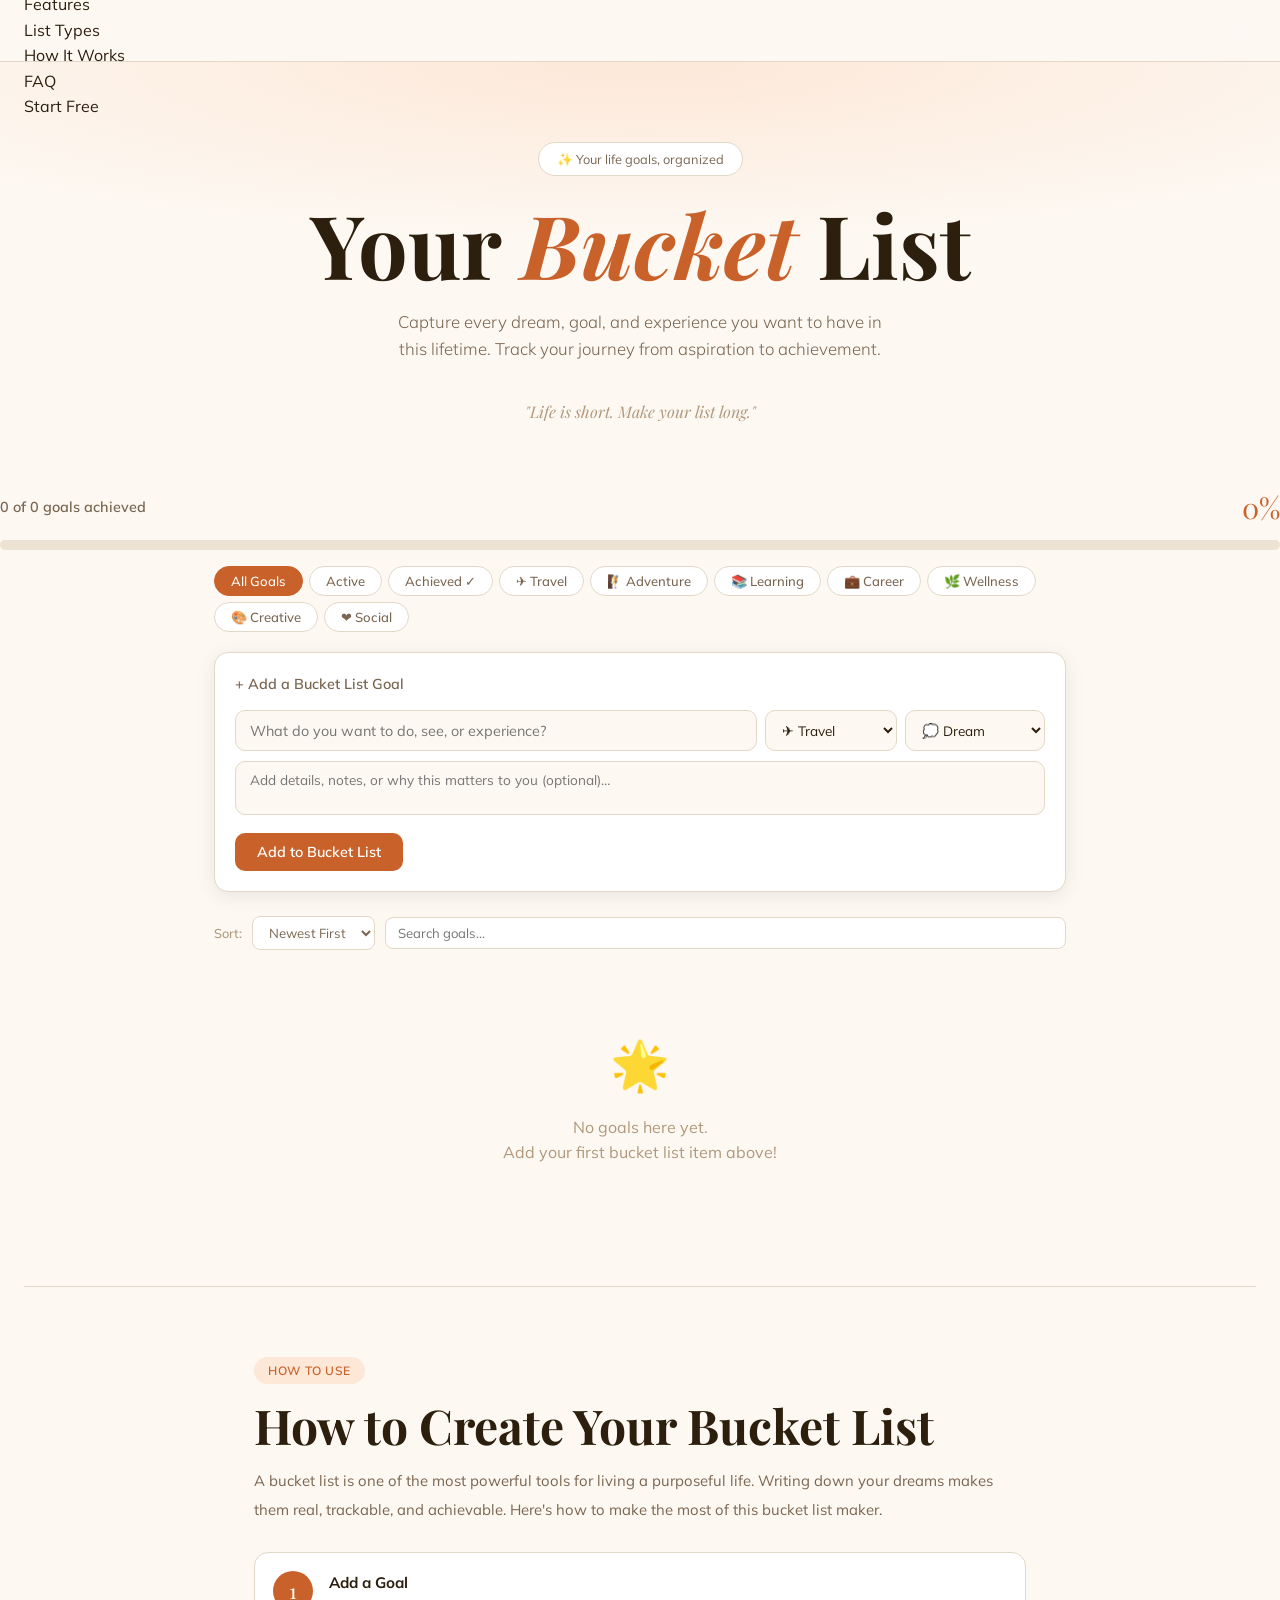
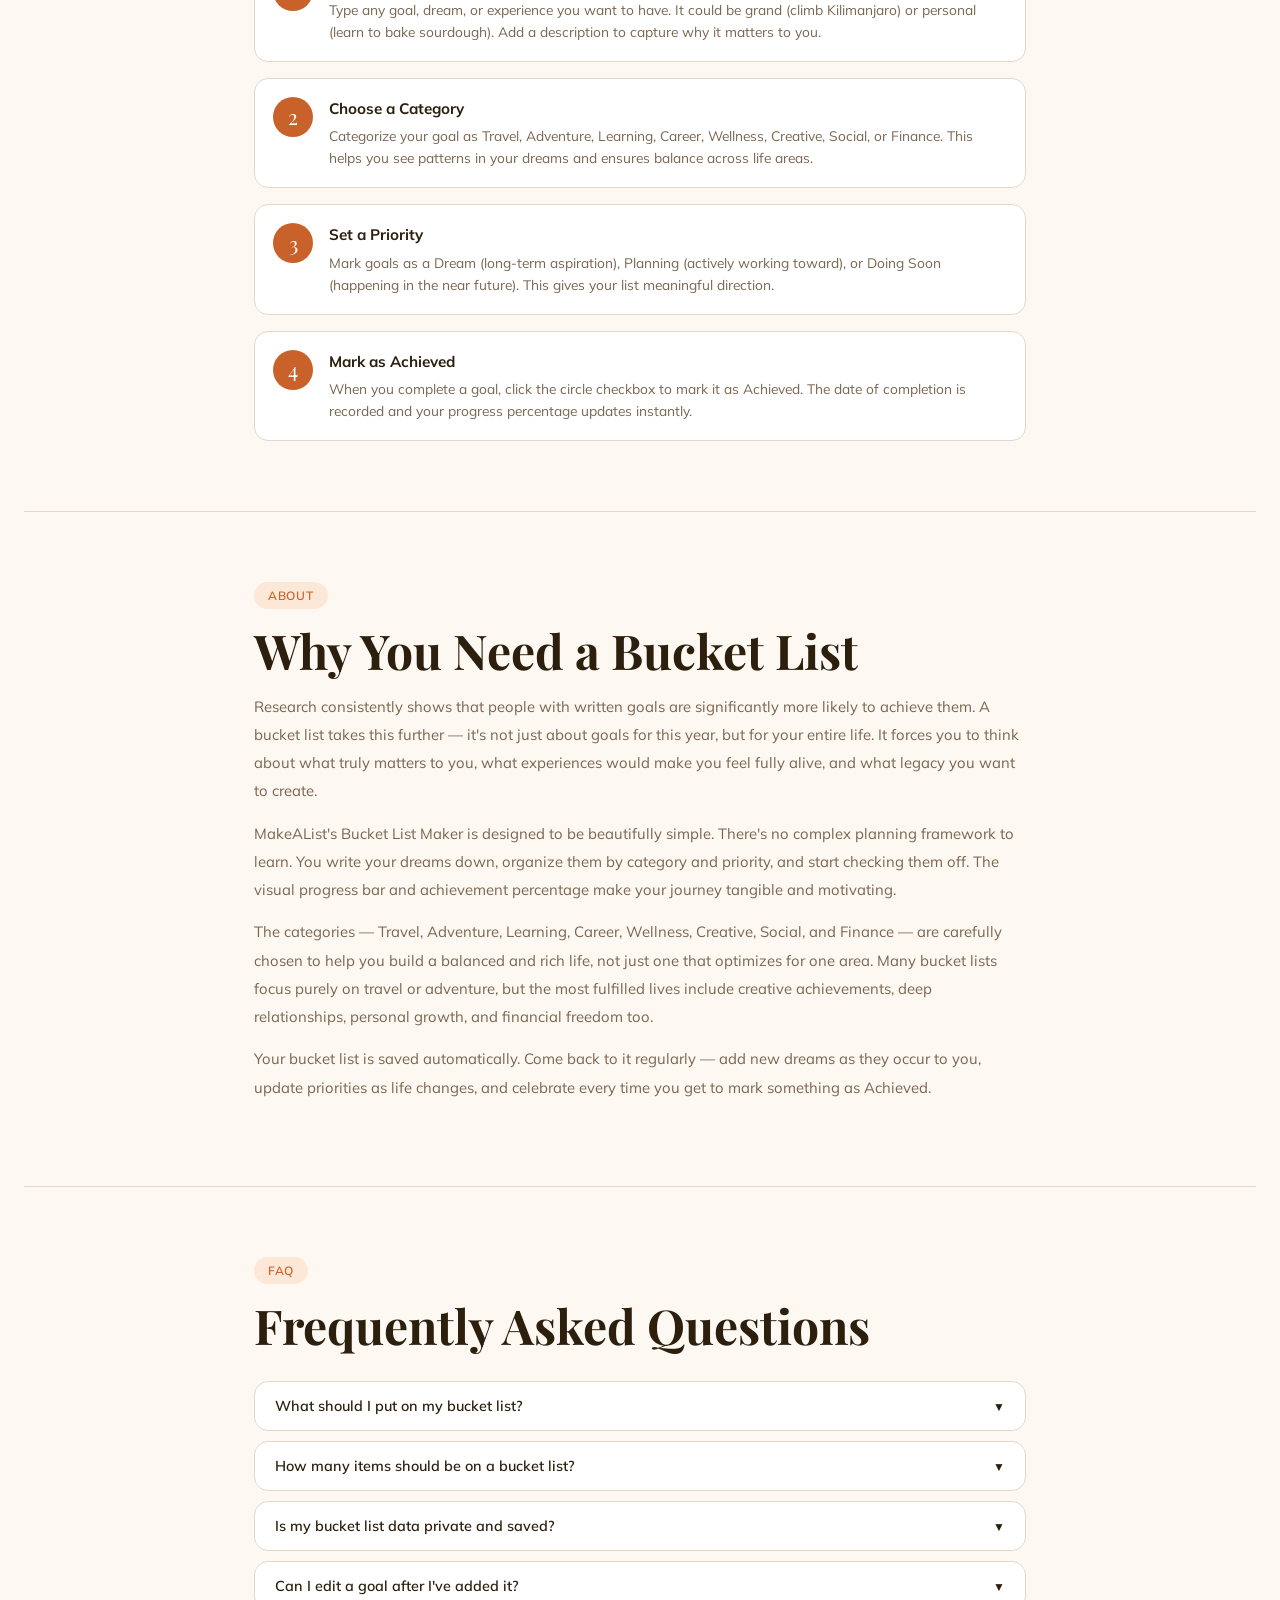
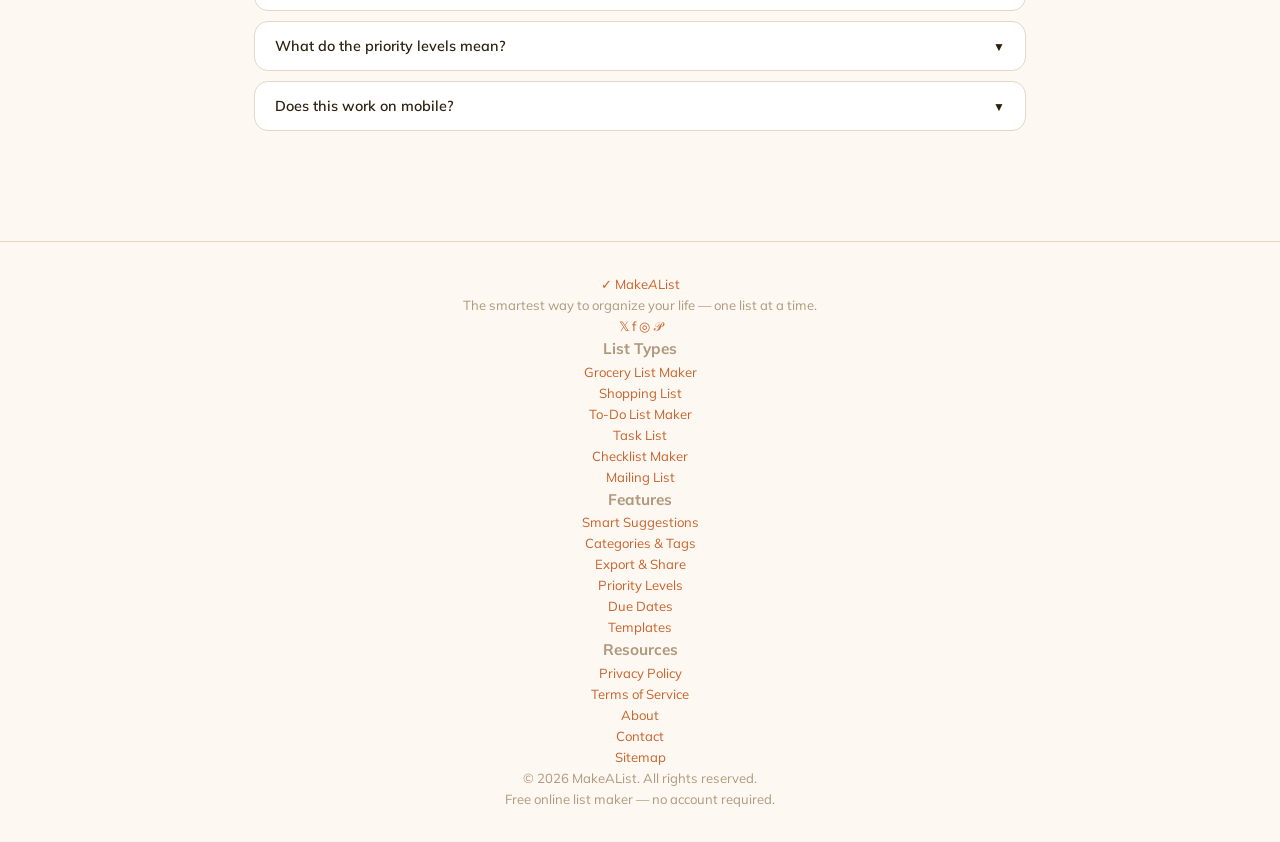
==== bucketlist.html @ 4e7c372a "Create bucketlist.html" ====
<!DOCTYPE html>
<html lang="en">
<head>
  <!-- Google tag (gtag.js) -->
<script async src="https://www.googletagmanager.com/gtag/js?id=G-06561B0QQ5"></script>
<script>
  window.dataLayer = window.dataLayer || [];
  function gtag(){dataLayer.push(arguments);}
  gtag('js', new Date());

  gtag('config', 'G-06561B0QQ5');
</script>
<meta charset="UTF-8">
<meta name="viewport" content="width=device-width, initial-scale=1.0">
<title>Bucket List Maker – Life Goals & Dreams Tracker | MakeAList</title>
<meta name="description" content="Create your ultimate bucket list. Track life goals, dreams, and experiences you want to achieve. Free online bucket list maker with categories, priorities, and progress tracking.">
<meta name="keywords" content="bucket list, bucket list maker, life goals, dream list, things to do before you die, life goals tracker, experiences list">
<link rel="canonical" href="https://makealist.github.io/bucketlist">
<meta property="og:title" content="Bucket List Maker – Track Your Life Goals">
<meta property="og:description" content="Create your ultimate bucket list. Track dreams, goals and experiences. Free, no account needed.">
<meta property="og:type" content="website">
<script type="application/ld+json">
{
  "@context":"https://schema.org",
  "@type":"WebApplication",
  "name":"Bucket List Maker",
  "url":"https://makealist.github.io/bucketlist",
  "description":"Create and track your life goals, dreams, and bucket list experiences.",
  "applicationCategory":"LifestyleApplication",
  "offers":{"@type":"Offer","price":"0","priceCurrency":"USD"}
}
</script>
<link href="https://fonts.googleapis.com/css2?family=Playfair+Display:ital,wght@0,700;0,900;1,400&family=Mulish:wght@300;400;500;600&display=swap" rel="stylesheet">
<style>
*,*::before,*::after{box-sizing:border-box;margin:0;padding:0}
:root{
  --font-display:'Playfair Display',serif;
  --font-body:'Mulish',sans-serif;
  --bg:#fdf8f2;
  --bg2:#f7f0e6;
  --bg3:#ede3d4;
  --surface:#ffffff;
  --border:#e2d8c8;
  --text:#2d1f0e;
  --text2:#7a6550;
  --text3:#b0987c;
  --accent:#c9622a;
  --accent2:#e8854d;
  --accent-pale:#fde8d8;
  --teal:#2a7f7a;
  --teal-pale:#d0efec;
  --sky:#2a5f9e;
  --sky-pale:#d5e8f8;
  --purple:#6b2a9e;
  --purple-pale:#ead5f8;
  --done-bg:#f0fdf4;
  --done-border:#86efac;
  --radius:14px;
  --shadow:0 4px 20px rgba(0,0,0,.08);
}
html{scroll-behavior:smooth}
body{font-family:var(--font-body);background:var(--bg);color:var(--text);line-height:1.6;min-height:100vh}
a{color:inherit;text-decoration:none}
ul{list-style:none}

/* NAV */
nav{position:sticky;top:0;z-index:100;background:rgba(253,248,242,.92);backdrop-filter:blur(16px);border-bottom:1px solid var(--border);padding:0 24px;height:62px;display:flex;align-items:center;justify-content:space-between}
.nav-brand{display:flex;align-items:center;gap:10px;font-family:var(--font-display);font-size:1.35rem;color:var(--accent)}
.nav-brand-icon{width:34px;height:34px;background:var(--accent);border-radius:50%;display:grid;place-items:center;color:#fff;font-size:1rem}
.nav-back{font-size:.82rem;color:var(--text2);padding:6px 14px;border-radius:99px;border:1px solid var(--border);transition:.2s;cursor:pointer}
.nav-back:hover{color:var(--accent);border-color:var(--accent)}

/* HERO */
.hero{padding:80px 24px 60px;text-align:center;background:radial-gradient(ellipse 100% 60% at 50% 0%,var(--accent-pale),transparent 70%);position:relative;overflow:hidden}
.hero-eyebrow{display:inline-flex;align-items:center;gap:8px;padding:6px 18px;border-radius:99px;border:1px solid var(--border);background:var(--surface);font-size:.8rem;color:var(--text2);margin-bottom:22px}
.hero h1{font-family:var(--font-display);font-size:clamp(2.8rem,7vw,5.5rem);line-height:1.05;margin-bottom:18px;color:var(--text)}
.hero h1 em{color:var(--accent);font-style:italic}
.hero p{font-size:1.05rem;color:var(--text2);max-width:500px;margin:0 auto 36px;font-weight:300}
.hero-quote{font-family:var(--font-display);font-style:italic;font-size:1rem;color:var(--text3);margin-top:24px}"Life is short. Make your list long."</div>

/* PROGRESS BAR */
.progress-section{max-width:800px;margin:0 auto;padding:0 24px 40px}
.progress-header{display:flex;justify-content:space-between;align-items:center;margin-bottom:10px}
.progress-title{font-weight:600;font-size:.9rem;color:var(--text2)}
.progress-pct{font-family:var(--font-display);font-size:1.8rem;color:var(--accent)}
.progress-track{height:10px;background:var(--bg3);border-radius:99px;overflow:hidden;margin-bottom:16px}
.progress-fill{height:100%;background:linear-gradient(90deg,var(--accent),var(--accent2));border-radius:99px;transition:width .6s ease}
.cat-counts{display:flex;flex-wrap:wrap;gap:8px}
.cat-count{font-size:.75rem;padding:3px 12px;border-radius:99px;font-weight:600}

/* APP */
.app-section{padding:0 24px 60px;max-width:900px;margin:0 auto}
.filter-bar{display:flex;flex-wrap:wrap;gap:6px;margin-bottom:20px}
.filter-btn{padding:6px 16px;border-radius:99px;border:1.5px solid var(--border);background:var(--surface);color:var(--text2);cursor:pointer;font-family:var(--font-body);font-size:.82rem;font-weight:500;transition:.15s}
.filter-btn.active{background:var(--accent);color:#fff;border-color:var(--accent)}
.filter-btn:not(.active):hover{border-color:var(--accent);color:var(--accent)}
.add-panel{background:var(--surface);border:1.5px solid var(--border);border-radius:var(--radius);padding:20px;margin-bottom:24px;box-shadow:var(--shadow)}
.add-panel h3{font-size:.9rem;font-weight:600;margin-bottom:14px;color:var(--text2)}
.add-row{display:flex;gap:8px;flex-wrap:wrap;margin-bottom:10px}
.add-input{flex:1;min-width:200px;padding:10px 14px;border-radius:10px;border:1.5px solid var(--border);background:var(--bg);color:var(--text);font-family:var(--font-body);font-size:.9rem;transition:.2s}
.add-input:focus{outline:none;border-color:var(--accent)}
.cat-select,.pri-select{padding:10px 12px;border-radius:10px;border:1.5px solid var(--border);background:var(--bg);color:var(--text);font-family:var(--font-body);font-size:.85rem;cursor:pointer}
.cat-select:focus,.pri-select:focus{outline:none;border-color:var(--accent)}
.desc-input{width:100%;padding:9px 14px;border-radius:10px;border:1.5px solid var(--border);background:var(--bg);color:var(--text);font-family:var(--font-body);font-size:.85rem;margin-bottom:10px;resize:none}
.desc-input:focus{outline:none;border-color:var(--accent)}
.btn-add{padding:10px 22px;border-radius:10px;background:var(--accent);color:#fff;border:none;font-family:var(--font-body);font-weight:600;font-size:.9rem;cursor:pointer;transition:.2s}
.btn-add:hover{background:var(--accent2);transform:translateY(-1px)}
.sort-row{display:flex;align-items:center;gap:10px;margin-bottom:16px;flex-wrap:wrap}
.sort-label{font-size:.8rem;color:var(--text3);font-weight:500}
.sort-select{padding:7px 12px;border-radius:8px;border:1px solid var(--border);background:var(--surface);color:var(--text2);font-family:var(--font-body);font-size:.82rem;cursor:pointer}
.search-input{flex:1;padding:7px 12px;border-radius:8px;border:1px solid var(--border);background:var(--surface);color:var(--text);font-family:var(--font-body);font-size:.82rem}
.search-input:focus{outline:none;border-color:var(--accent)}

/* CARDS */
.items-list{display:flex;flex-direction:column;gap:10px}
.bucket-card{background:var(--surface);border:1.5px solid var(--border);border-radius:var(--radius);padding:18px 20px;display:flex;align-items:flex-start;gap:14px;transition:.2s;position:relative}
.bucket-card:hover{box-shadow:var(--shadow);border-color:var(--accent-pale)}
.bucket-card.achieved{background:var(--done-bg);border-color:var(--done-border)}
.bucket-card.achieved .card-title{text-decoration:line-through;color:var(--text3)}
.check-btn{width:28px;height:28px;border-radius:50%;border:2px solid var(--border);background:none;cursor:pointer;display:grid;place-items:center;font-size:.85rem;transition:.2s;flex-shrink:0;margin-top:2px}
.bucket-card.achieved .check-btn{background:var(--accent);border-color:var(--accent);color:#fff}
.check-btn:hover{border-color:var(--accent)}
.card-body{flex:1;min-width:0}
.card-top{display:flex;align-items:center;gap:8px;flex-wrap:wrap;margin-bottom:4px}
.card-title{font-weight:600;font-size:.95rem;word-break:break-word}
.card-cat{font-size:.7rem;font-weight:600;padding:2px 9px;border-radius:99px;text-transform:uppercase;letter-spacing:.04em;flex-shrink:0}
.card-pri{font-size:.68rem;font-weight:700;padding:2px 8px;border-radius:99px;flex-shrink:0}
.pri-dream{background:#fef9c3;color:#854d0e}
.pri-plan{background:#dbeafe;color:#1e40af}
.pri-soon{background:#fce7f3;color:#9d174d}
.cat-travel{background:var(--sky-pale);color:var(--sky)}
.cat-adventure{background:var(--accent-pale);color:var(--accent)}
.cat-learning{background:var(--purple-pale);color:var(--purple)}
.cat-career{background:var(--teal-pale);color:var(--teal)}
.cat-wellness{background:#f0fdf4;color:#166534}
.cat-creative{background:#fdf4ff;color:#7e22ce}
.cat-social{background:#fef2f2;color:#991b1b}
.cat-finance{background:#fefce8;color:#713f12}
.cat-other{background:var(--bg3);color:var(--text2)}
.card-desc{font-size:.83rem;color:var(--text2);margin-top:4px;word-break:break-word}
.card-date{font-size:.75rem;color:var(--text3);margin-top:6px}
.card-achieved-date{font-size:.75rem;color:#166534;margin-top:6px;font-weight:600}
.card-actions{display:flex;gap:6px;margin-top:10px;flex-wrap:wrap}
.btn-del{font-size:.72rem;padding:3px 10px;border-radius:99px;border:1px solid var(--border);background:none;color:var(--text3);cursor:pointer;transition:.15s;font-family:var(--font-body)}
.btn-del:hover{background:#fef2f2;color:#991b1b;border-color:#fecaca}
.btn-edit{font-size:.72rem;padding:3px 10px;border-radius:99px;border:1px solid var(--border);background:none;color:var(--text2);cursor:pointer;transition:.15s;font-family:var(--font-body)}
.btn-edit:hover{border-color:var(--accent);color:var(--accent)}
.empty-state{text-align:center;padding:60px 20px;color:var(--text3)}
.empty-icon{font-size:3rem;margin-bottom:12px}

/* CONTENT */
.content-section{padding:70px 24px;max-width:820px;margin:0 auto}
.section-label{display:inline-block;padding:4px 14px;border-radius:99px;background:var(--accent-pale);color:var(--accent);font-size:.75rem;font-weight:600;letter-spacing:.06em;text-transform:uppercase;margin-bottom:14px}
.section-title{font-family:var(--font-display);font-size:clamp(2rem,5vw,3rem);margin-bottom:14px;line-height:1.15}
.section-body{color:var(--text2);line-height:1.9;font-size:.93rem}
.section-body p{margin-bottom:14px}
.how-steps{display:flex;flex-direction:column;gap:16px;margin-top:28px}
.how-step{display:flex;gap:16px;align-items:flex-start;padding:18px;background:var(--surface);border:1px solid var(--border);border-radius:var(--radius)}
.how-step-num{width:40px;height:40px;border-radius:50%;background:var(--accent);color:#fff;font-family:var(--font-display);font-size:1.3rem;display:grid;place-items:center;flex-shrink:0}
.how-step h3{font-size:.95rem;margin-bottom:4px}
.how-step p{font-size:.86rem;color:var(--text2)}
.faq-list{display:flex;flex-direction:column;gap:10px;margin-top:28px}
.faq-item{border:1.5px solid var(--border);border-radius:var(--radius);overflow:hidden;background:var(--surface)}
.faq-q{width:100%;text-align:left;padding:15px 20px;background:none;border:none;cursor:pointer;font-family:var(--font-body);font-size:.9rem;font-weight:600;color:var(--text);display:flex;justify-content:space-between;align-items:center;gap:12px}
.faq-q:hover{color:var(--accent)}
.faq-arrow{font-size:.75rem;transition:transform .3s;flex-shrink:0}
.faq-item.open .faq-arrow{transform:rotate(180deg)}
.faq-a{padding:0 20px;max-height:0;overflow:hidden;transition:max-height .35s ease,padding .3s;font-size:.87rem;color:var(--text2);line-height:1.8}
.faq-item.open .faq-a{max-height:300px;padding:0 20px 16px}
.divider{height:1px;background:var(--border);margin:0 24px}
footer{text-align:center;padding:32px 24px;color:var(--text3);font-size:.82rem;border-top:1px solid var(--border);margin-top:40px}
footer a{color:var(--accent)}
@media(max-width:600px){
  .add-row{flex-direction:column}
  .cat-select,.pri-select{width:100%}
}
</style>
</head>
<body>
<!-- Header (JS Component) -->
<div id="header-root"></div>

<section class="hero">
  <div class="hero-eyebrow">✨ Your life goals, organized</div>
  <h1>Your <em>Bucket</em> List</h1>
  <p>Capture every dream, goal, and experience you want to have in this lifetime. Track your journey from aspiration to achievement.</p>
  <div class="hero-quote">"Life is short. Make your list long."</div>
</section>

<div class="progress-section">
  <div class="progress-header">
    <span class="progress-title" id="progressLabel">0 goals achieved</span>
    <span class="progress-pct" id="progressPct">0%</span>
  </div>
  <div class="progress-track"><div class="progress-fill" id="progressFill" style="width:0%"></div></div>
  <div class="cat-counts" id="catCounts"></div>
</div>

<div class="app-section">
  <div class="filter-bar" id="filterBar">
    <button class="filter-btn active" data-filter="all">All Goals</button>
    <button class="filter-btn" data-filter="active">Active</button>
    <button class="filter-btn" data-filter="achieved">Achieved ✓</button>
    <button class="filter-btn" data-cat="travel">✈ Travel</button>
    <button class="filter-btn" data-cat="adventure">🧗 Adventure</button>
    <button class="filter-btn" data-cat="learning">📚 Learning</button>
    <button class="filter-btn" data-cat="career">💼 Career</button>
    <button class="filter-btn" data-cat="wellness">🌿 Wellness</button>
    <button class="filter-btn" data-cat="creative">🎨 Creative</button>
    <button class="filter-btn" data-cat="social">❤ Social</button>
  </div>

  <div class="add-panel">
    <h3>+ Add a Bucket List Goal</h3>
    <div class="add-row">
      <input type="text" class="add-input" id="goalInput" placeholder="What do you want to do, see, or experience?">
      <select class="cat-select" id="catSelect">
        <option value="travel">✈ Travel</option>
        <option value="adventure">🧗 Adventure</option>
        <option value="learning">📚 Learning</option>
        <option value="career">💼 Career</option>
        <option value="wellness">🌿 Wellness</option>
        <option value="creative">🎨 Creative</option>
        <option value="social">❤ Social</option>
        <option value="finance">💰 Finance</option>
        <option value="other">✨ Other</option>
      </select>
      <select class="pri-select" id="priSelect">
        <option value="dream">💭 Dream</option>
        <option value="plan">📅 Planning</option>
        <option value="soon">🔥 Doing Soon</option>
      </select>
    </div>
    <textarea class="desc-input" id="descInput" rows="2" placeholder="Add details, notes, or why this matters to you (optional)…"></textarea>
    <button class="btn-add" id="btnAdd">Add to Bucket List</button>
  </div>

  <div class="sort-row">
    <span class="sort-label">Sort:</span>
    <select class="sort-select" id="sortSelect">
      <option value="newest">Newest First</option>
      <option value="oldest">Oldest First</option>
      <option value="alpha">A–Z</option>
      <option value="soon">By Priority</option>
    </select>
    <input type="search" class="search-input" id="searchInput" placeholder="Search goals…">
  </div>

  <div class="items-list" id="itemsList"></div>
</div>

<div class="divider"></div>

<section class="content-section">
  <div class="section-label">How To Use</div>
  <h2 class="section-title">How to Create Your Bucket List</h2>
  <div class="section-body">
    <p>A bucket list is one of the most powerful tools for living a purposeful life. Writing down your dreams makes them real, trackable, and achievable. Here's how to make the most of this bucket list maker.</p>
  </div>
  <div class="how-steps">
    <div class="how-step"><div class="how-step-num">1</div><div><h3>Add a Goal</h3><p>Type any goal, dream, or experience you want to have. It could be grand (climb Kilimanjaro) or personal (learn to bake sourdough). Add a description to capture why it matters to you.</p></div></div>
    <div class="how-step"><div class="how-step-num">2</div><div><h3>Choose a Category</h3><p>Categorize your goal as Travel, Adventure, Learning, Career, Wellness, Creative, Social, or Finance. This helps you see patterns in your dreams and ensures balance across life areas.</p></div></div>
    <div class="how-step"><div class="how-step-num">3</div><div><h3>Set a Priority</h3><p>Mark goals as a Dream (long-term aspiration), Planning (actively working toward), or Doing Soon (happening in the near future). This gives your list meaningful direction.</p></div></div>
    <div class="how-step"><div class="how-step-num">4</div><div><h3>Mark as Achieved</h3><p>When you complete a goal, click the circle checkbox to mark it as Achieved. The date of completion is recorded and your progress percentage updates instantly.</p></div></div>
  </div>
</section>

<div class="divider"></div>

<section class="content-section">
  <div class="section-label">About</div>
  <h2 class="section-title">Why You Need a Bucket List</h2>
  <div class="section-body">
    <p>Research consistently shows that people with written goals are significantly more likely to achieve them. A bucket list takes this further — it's not just about goals for this year, but for your entire life. It forces you to think about what truly matters to you, what experiences would make you feel fully alive, and what legacy you want to create.</p>
    <p>MakeAList's Bucket List Maker is designed to be beautifully simple. There's no complex planning framework to learn. You write your dreams down, organize them by category and priority, and start checking them off. The visual progress bar and achievement percentage make your journey tangible and motivating.</p>
    <p>The categories — Travel, Adventure, Learning, Career, Wellness, Creative, Social, and Finance — are carefully chosen to help you build a balanced and rich life, not just one that optimizes for one area. Many bucket lists focus purely on travel or adventure, but the most fulfilled lives include creative achievements, deep relationships, personal growth, and financial freedom too.</p>
    <p>Your bucket list is saved automatically. Come back to it regularly — add new dreams as they occur to you, update priorities as life changes, and celebrate every time you get to mark something as Achieved.</p>
  </div>
</section>

<div class="divider"></div>

<section class="content-section">
  <div class="section-label">FAQ</div>
  <h2 class="section-title">Frequently Asked Questions</h2>
  <div class="faq-list">
    <div class="faq-item"><button class="faq-q">What should I put on my bucket list? <span class="faq-arrow">▼</span></button><div class="faq-a">Anything that would make your life feel more complete, adventurous, or meaningful. Think about places you've always wanted to visit, skills you want to master, experiences that scare you a little, relationships you want to build, and contributions you want to make. There are no wrong answers on a bucket list.</div></div>
    <div class="faq-item"><button class="faq-q">How many items should be on a bucket list? <span class="faq-arrow">▼</span></button><div class="faq-a">There's no ideal number — some people have 10 deep, meaningful goals; others have 200+ varied experiences. What matters is that each item is genuine and meaningful to you personally. Start with what comes naturally and add more over time as inspiration strikes.</div></div>
    <div class="faq-item"><button class="faq-q">Is my bucket list data private and saved? <span class="faq-arrow">▼</span></button><div class="faq-a">Yes, your bucket list is saved locally in your browser. No one else can see it, and it requires no account. Your data persists across sessions as long as you use the same browser and don't clear local storage.</div></div>
    <div class="faq-item"><button class="faq-q">Can I edit a goal after I've added it? <span class="faq-arrow">▼</span></button><div class="faq-a">Yes, click the Edit button on any goal card to modify the title or description. Your changes are saved automatically.</div></div>
    <div class="faq-item"><button class="faq-q">What do the priority levels mean? <span class="faq-arrow">▼</span></button><div class="faq-a">"Dream" is for long-term aspirations you haven't started planning. "Planning" means you're actively working toward it. "Doing Soon" means it's happening in the near future. Use these to focus your attention and energy on what's most immediate.</div></div>
    <div class="faq-item"><button class="faq-q">Does this work on mobile? <span class="faq-arrow">▼</span></button><div class="faq-a">Yes, fully. The Bucket List Maker is mobile-responsive and works smoothly on all smartphones and tablets. Add goals, check them off, and browse your list on the go.</div></div>
  </div>
</section>

<!-- Footer (JS Component) -->
<div id="footer-root"></div>

<script src="header.js"></script>
<script src="footer.js"></script>
<script src="app.js"></script>
<script>
(function(){
  let data=JSON.parse(localStorage.getItem('mal_bucketlist')||'[]');
  let activeFilter='all', activeCat='', search='', sort='newest';
  function save(){localStorage.setItem('mal_bucketlist',JSON.stringify(data))}
  function uid(){return Date.now().toString(36)+Math.random().toString(36).slice(2)}
  function esc(s){return String(s).replace(/&/g,'&amp;').replace(/</g,'&lt;').replace(/>/g,'&gt;')}

  const catLabels={travel:'✈ Travel',adventure:'🧗 Adventure',learning:'📚 Learning',career:'💼 Career',wellness:'🌿 Wellness',creative:'🎨 Creative',social:'❤ Social',finance:'💰 Finance',other:'✨ Other'};
  const priLabels={dream:'💭 Dream',plan:'📅 Planning',soon:'🔥 Soon'};

  function render(){
    const total=data.length, achieved=data.filter(i=>i.achieved).length;
    const pct=total?Math.round(achieved/total*100):0;
    document.getElementById('progressLabel').textContent=`${achieved} of ${total} goals achieved`;
    document.getElementById('progressPct').textContent=pct+'%';
    document.getElementById('progressFill').style.width=pct+'%';

    // cat counts
    const cats={};data.forEach(i=>{cats[i.cat]=(cats[i.cat]||0)+1});
    const catColors={travel:'#dbeafe',adventure:'#fde8d8',learning:'#ead5f8',career:'#d0efec',wellness:'#f0fdf4',creative:'#fdf4ff',social:'#fef2f2',finance:'#fefce8',other:'#ede3d4'};
    const catText={travel:'#1e40af',adventure:'#c9622a',learning:'#6b2a9e',career:'#2a7f7a',wellness:'#166534',creative:'#7e22ce',social:'#991b1b',finance:'#713f12',other:'#7a6550'};
    document.getElementById('catCounts').innerHTML=Object.entries(cats).map(([c,n])=>`<span class="cat-count" style="background:${catColors[c]||'#eee'};color:${catText[c]||'#333'}">${catLabels[c]||c}: ${n}</span>`).join('');

    let items=[...data];
    if(activeFilter==='active') items=items.filter(i=>!i.achieved);
    else if(activeFilter==='achieved') items=items.filter(i=>i.achieved);
    if(activeCat) items=items.filter(i=>i.cat===activeCat);
    if(search) items=items.filter(i=>i.title.toLowerCase().includes(search.toLowerCase())||i.desc?.toLowerCase().includes(search.toLowerCase()));
    const priOrder={soon:0,plan:1,dream:2};
    if(sort==='alpha') items.sort((a,b)=>a.title.localeCompare(b.title));
    else if(sort==='soon') items.sort((a,b)=>(priOrder[a.pri]||2)-(priOrder[b.pri]||2));
    else if(sort==='oldest') items.sort((a,b)=>a.created-b.created);
    else items.sort((a,b)=>b.created-a.created);

    document.getElementById('itemsList').innerHTML=items.length?items.map(item=>`
      <div class="bucket-card ${item.achieved?'achieved':''}">
        <button class="check-btn" onclick="toggle('${item.id}')">${item.achieved?'✓':''}</button>
        <div class="card-body">
          <div class="card-top">
            <span class="card-title">${esc(item.title)}</span>
            <span class="card-cat cat-${item.cat}">${catLabels[item.cat]||item.cat}</span>
            <span class="card-pri pri-${item.pri}">${priLabels[item.pri]||item.pri}</span>
          </div>
          ${item.desc?`<div class="card-desc">${esc(item.desc)}</div>`:''}
          ${item.achieved&&item.achievedDate?`<div class="card-achieved-date">🎉 Achieved on ${item.achievedDate}</div>`:''}
          <div class="card-actions">
            <button class="btn-edit" onclick="editItem('${item.id}')">✏ Edit</button>
            <button class="btn-del" onclick="delItem('${item.id}')">✕ Remove</button>
          </div>
        </div>
      </div>`).join('')
      :`<div class="empty-state"><div class="empty-icon">🌟</div><p>No goals here yet.<br>Add your first bucket list item above!</p></div>`;
  }

  window.toggle=function(id){const i=data.find(x=>x.id===id);if(i){i.achieved=!i.achieved;i.achievedDate=i.achieved?new Date().toLocaleDateString():null;save();render()}}
  window.delItem=function(id){if(confirm('Remove this goal?')){data=data.filter(x=>x.id!==id);save();render()}}
  window.editItem=function(id){
    const item=data.find(x=>x.id===id);if(!item)return;
    const newTitle=prompt('Edit goal:',item.title);
    if(newTitle&&newTitle.trim()){item.title=newTitle.trim();save();render()}
  }

  document.getElementById('btnAdd').addEventListener('click',()=>{
    const t=document.getElementById('goalInput').value.trim();if(!t)return;
    data.unshift({id:uid(),title:t,cat:document.getElementById('catSelect').value,pri:document.getElementById('priSelect').value,desc:document.getElementById('descInput').value.trim(),achieved:false,achievedDate:null,created:Date.now()});
    document.getElementById('goalInput').value='';document.getElementById('descInput').value='';
    save();render();
  });
  document.getElementById('goalInput').addEventListener('keydown',e=>{if(e.key==='Enter')document.getElementById('btnAdd').click()});
  document.getElementById('searchInput').addEventListener('input',e=>{search=e.target.value;render()});
  document.getElementById('sortSelect').addEventListener('change',e=>{sort=e.target.value;render()});

  document.querySelectorAll('[data-filter]').forEach(btn=>{
    btn.addEventListener('click',()=>{
      activeFilter=btn.dataset.filter;activeCat='';
      document.querySelectorAll('.filter-btn').forEach(b=>b.classList.remove('active'));
      btn.classList.add('active');render();
    });
  });
  document.querySelectorAll('[data-cat]').forEach(btn=>{
    btn.addEventListener('click',()=>{
      if(activeCat===btn.dataset.cat){activeCat='';document.querySelectorAll('.filter-btn').forEach(b=>b.classList.remove('active'));document.querySelector('[data-filter="all"]').classList.add('active');activeFilter='all';}
      else{activeCat=btn.dataset.cat;document.querySelectorAll('.filter-btn').forEach(b=>b.classList.remove('active'));btn.classList.add('active');activeFilter='all';}
      render();
    });
  });

  document.querySelectorAll('.faq-q').forEach(btn=>{
    btn.addEventListener('click',()=>{const item=btn.closest('.faq-item');const open=item.classList.contains('open');document.querySelectorAll('.faq-item').forEach(i=>i.classList.remove('open'));if(!open)item.classList.add('open');});
  });

  render();
})();
</script>
</body>
</html>
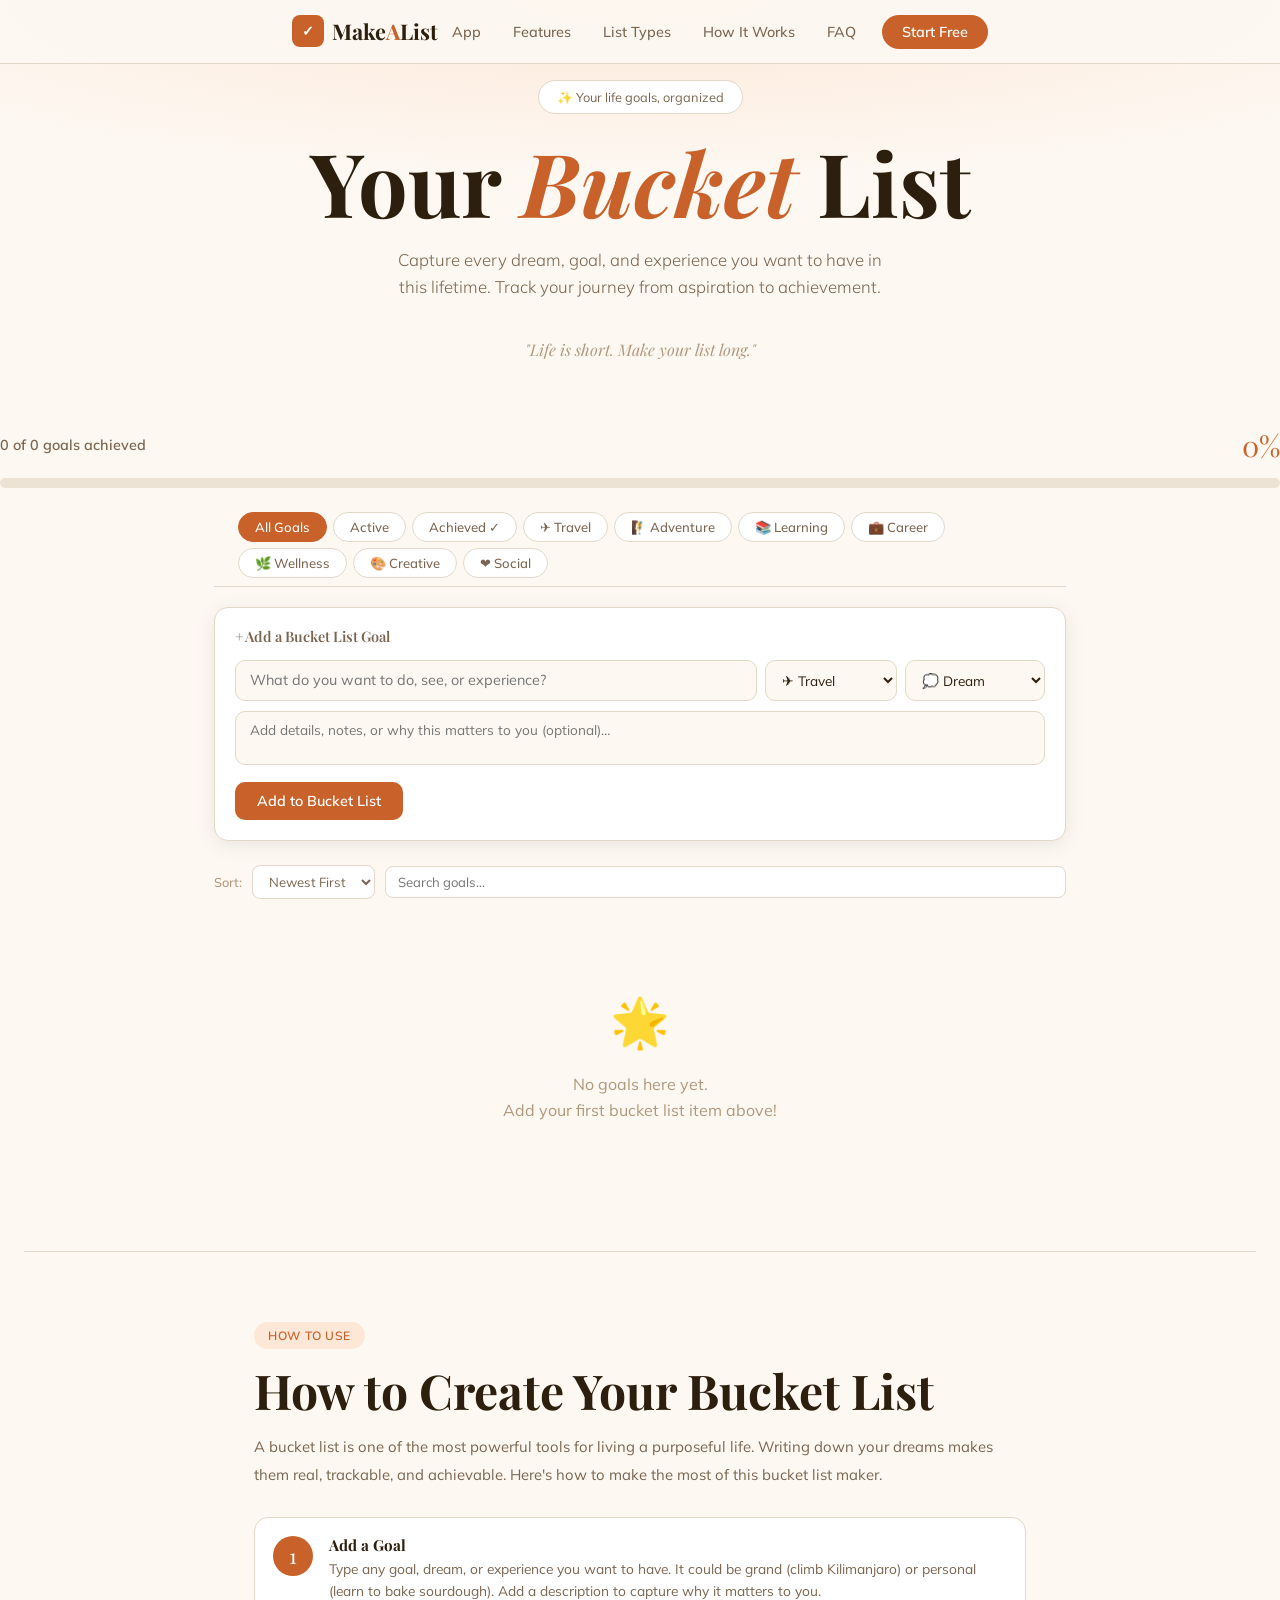
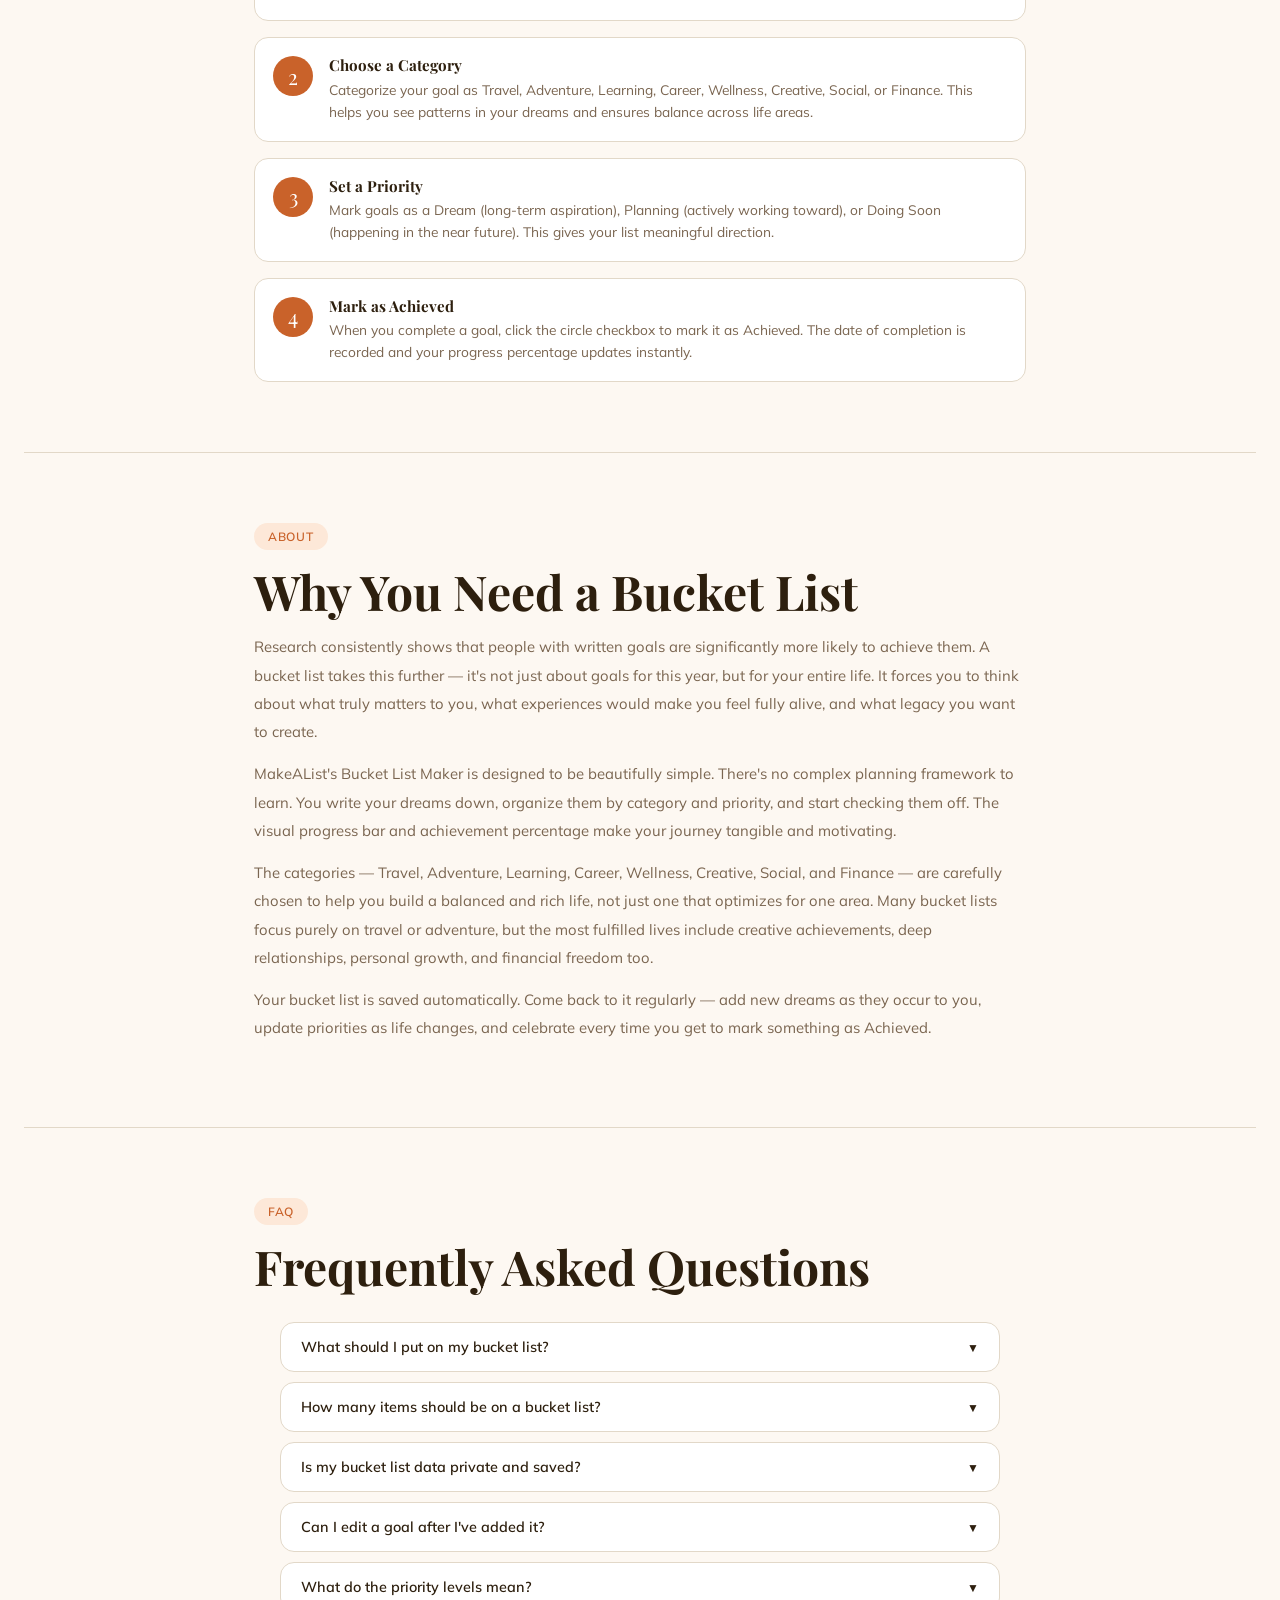
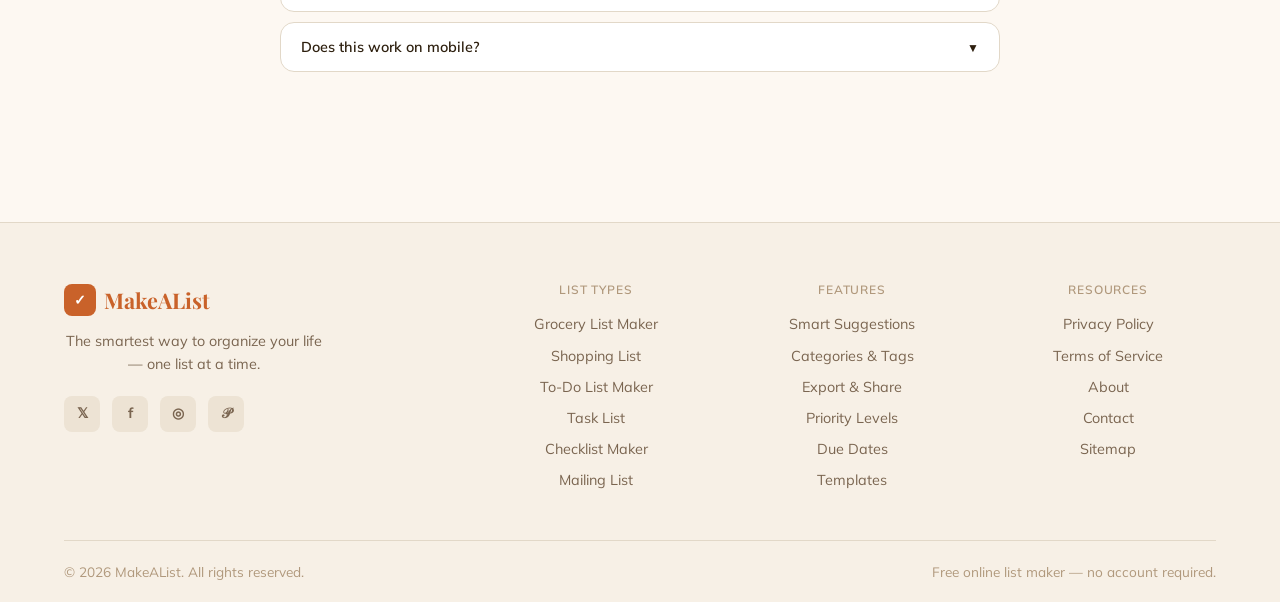
==== commit 8e540f02: "Update bucketlist.html" ====
--- a/bucketlist.html
+++ b/bucketlist.html
@@ -16,9 +16,11 @@
 <meta name="description" content="Create your ultimate bucket list. Track life goals, dreams, and experiences you want to achieve. Free online bucket list maker with categories, priorities, and progress tracking.">
 <meta name="keywords" content="bucket list, bucket list maker, life goals, dream list, things to do before you die, life goals tracker, experiences list">
 <link rel="canonical" href="https://makealist.github.io/bucketlist">
+<link rel="icon" type="image/png" sizes="32x32" href="/favicon.png">
 <meta property="og:title" content="Bucket List Maker – Track Your Life Goals">
 <meta property="og:description" content="Create your ultimate bucket list. Track dreams, goals and experiences. Free, no account needed.">
 <meta property="og:type" content="website">
+<link rel="stylesheet" href="style.css">
 <script type="application/ld+json">
 {
   "@context":"https://schema.org",
--- a/style.css
+++ b/style.css
@@ -0,0 +1,579 @@
+/* ── Reset & Variables ─────────────────────────────────────────────────── */
+*, *::before, *::after { box-sizing: border-box; margin: 0; padding: 0; }
+
+:root {
+  --font-display: 'Fraunces', 'Georgia', serif;
+  --font-body: 'DM Sans', 'Segoe UI', sans-serif;
+  --font-mono: 'JetBrains Mono', monospace;
+
+  --bg: #faf9f6;
+  --bg2: #f2f0eb;
+  --bg3: #e8e4dc;
+  --surface: #ffffff;
+  --border: #ddd9d0;
+  --text: #1a1814;
+  --text2: #5c5750;
+  --text3: #9b9590;
+  --accent: #2d6a4f;
+  --accent2: #52b788;
+  --accent-pale: #d8f3dc;
+  --danger: #dc2626;
+  --warning: #d97706;
+  --high: #ef4444;
+  --low: #94a3b8;
+
+  --radius: 10px;
+  --radius-lg: 18px;
+  --shadow: 0 2px 12px rgba(0,0,0,.07);
+  --shadow-lg: 0 8px 32px rgba(0,0,0,.12);
+  --transition: .2s ease;
+  --header-h: 64px;
+}
+
+.dark, .app-shell.dark {
+  --bg: #111210;
+  --bg2: #1a1c18;
+  --bg3: #242620;
+  --surface: #1e201b;
+  --border: #2e3129;
+  --text: #edecea;
+  --text2: #a8a59e;
+  --text3: #6b6860;
+  --accent: #52b788;
+  --accent2: #74c69d;
+  --accent-pale: #1b3a2a;
+}
+
+html { scroll-behavior: smooth; }
+
+body {
+  font-family: var(--font-body);
+  background: var(--bg);
+  color: var(--text);
+  line-height: 1.6;
+  font-size: 16px;
+  overflow-x: hidden;
+  transition: background var(--transition), color var(--transition);
+}
+
+/* ── Typography ──────────────────────────────────────────────────────────── */
+@import url('https://fonts.googleapis.com/css2?family=Fraunces:ital,wght@0,300;0,500;0,700;0,900;1,400&family=DM+Sans:wght@300;400;500;600&display=swap');
+
+h1,h2,h3,h4 { font-family: var(--font-display); font-weight: 700; line-height: 1.2; }
+a { color: inherit; text-decoration: none; }
+img { max-width: 100%; }
+ul { list-style: none; }
+
+/* ── Header ──────────────────────────────────────────────────────────────── */
+.site-header {
+  position: fixed; top: 0; left: 0; right: 0; z-index: 100;
+  background: var(--bg)/0; backdrop-filter: blur(0);
+  transition: all .3s ease;
+  height: var(--header-h);
+}
+.site-header.scrolled {
+  background: color-mix(in srgb, var(--bg) 92%, transparent);
+  backdrop-filter: blur(12px);
+  box-shadow: 0 1px 0 var(--border);
+}
+.navbar { height: 100%; }
+.nav-container {
+  max-width: 1200px; margin: 0 auto;
+  display: flex; align-items: center; justify-content: space-between;
+  padding: 0 24px; height: 100%;
+}
+.logo { display: flex; align-items: center; gap: 8px; font-size: 1.35rem; font-weight: 700; font-family: var(--font-display); }
+.logo-icon { display: grid; place-items: center; width: 32px; height: 32px; background: var(--accent); color: #fff; border-radius: 8px; font-size: .9rem; font-family: var(--font-body); }
+.logo-text em { color: var(--accent); font-style: normal; }
+.nav-links { display: flex; align-items: center; gap: 4px; }
+.nav-link { padding: 6px 14px; border-radius: 99px; font-size: .9rem; font-weight: 500; color: var(--text2); transition: all var(--transition); }
+.nav-link:hover { color: var(--accent); background: var(--accent-pale); }
+.nav-cta {
+  padding: 8px 20px; border-radius: 99px; background: var(--accent); color: #fff;
+  font-size: .9rem; font-weight: 600; transition: all var(--transition);
+  margin-left: 8px;
+}
+.nav-cta:hover { background: var(--accent2); transform: translateY(-1px); }
+.nav-toggle { display: none; flex-direction: column; gap: 5px; background: none; border: none; cursor: pointer; padding: 4px; }
+.nav-toggle span { display: block; width: 24px; height: 2px; background: var(--text); border-radius: 99px; transition: all .3s; }
+.nav-toggle.active span:nth-child(1) { transform: translateY(7px) rotate(45deg); }
+.nav-toggle.active span:nth-child(2) { opacity: 0; }
+.nav-toggle.active span:nth-child(3) { transform: translateY(-7px) rotate(-45deg); }
+
+/* ── Footer ──────────────────────────────────────────────────────────────── */
+.site-footer {
+  background: var(--bg2);
+  border-top: 1px solid var(--border);
+  padding: 60px 0 0;
+  margin-top: 80px;
+}
+.footer-container { max-width: 1200px; margin: 0 auto; padding: 0 24px; }
+.footer-top { display: grid; grid-template-columns: 1fr 2fr; gap: 60px; padding-bottom: 48px; }
+.footer-tagline { color: var(--text2); font-size: .9rem; margin-top: 12px; max-width: 260px; }
+.footer-social { display: flex; gap: 12px; margin-top: 20px; }
+.social-link { display: grid; place-items: center; width: 36px; height: 36px; border-radius: 8px; background: var(--bg3); color: var(--text2); font-weight: 700; font-size: .9rem; transition: all var(--transition); }
+.social-link:hover { background: var(--accent); color: #fff; }
+.footer-links-grid { display: grid; grid-template-columns: repeat(3, 1fr); gap: 40px; }
+.footer-col h3 { font-family: var(--font-body); font-size: .75rem; font-weight: 600; letter-spacing: .08em; text-transform: uppercase; color: var(--text3); margin-bottom: 16px; }
+.footer-col ul { display: flex; flex-direction: column; gap: 8px; }
+.footer-col a { font-size: .9rem; color: var(--text2); transition: color var(--transition); }
+.footer-col a:hover { color: var(--accent); }
+.footer-bottom {
+  border-top: 1px solid var(--border); padding: 20px 0;
+  display: flex; justify-content: space-between; align-items: center;
+  font-size: .85rem; color: var(--text3);
+}
+
+/* ── Page layout ─────────────────────────────────────────────────────────── */
+main { padding-top: var(--header-h); }
+section { padding: 80px 0; }
+.container { max-width: 1200px; margin: 0 auto; padding: 0 24px; }
+.section-label {
+  display: inline-block; padding: 4px 14px; border-radius: 99px;
+  background: var(--accent-pale); color: var(--accent);
+  font-size: .78rem; font-weight: 600; letter-spacing: .06em; text-transform: uppercase;
+  margin-bottom: 16px;
+}
+.section-title { font-size: clamp(2rem, 4vw, 3rem); margin-bottom: 16px; }
+.section-sub { font-size: 1.1rem; color: var(--text2); max-width: 600px; }
+.text-center { text-align: center; }
+.text-center .section-sub { margin: 0 auto; }
+
+/* ── Hero ────────────────────────────────────────────────────────────────── */
+#hero {
+  min-height: 92vh; display: flex; align-items: center;
+  background: radial-gradient(ellipse 70% 60% at 30% 40%, var(--accent-pale) 0%, transparent 70%);
+  position: relative; overflow: hidden;
+  padding: 0;
+}
+#hero::after {
+  content: ''; position: absolute; right: -100px; top: 10%; width: 500px; height: 500px;
+  background: radial-gradient(circle, color-mix(in srgb, var(--accent) 8%, transparent), transparent 70%);
+  border-radius: 50%; pointer-events: none;
+}
+.hero-inner {
+  max-width: 1200px; margin: 0 auto; padding: 120px 24px 80px;
+  display: grid; grid-template-columns: 1fr 1fr; gap: 60px; align-items: center;
+}
+.hero-eyebrow {
+  display: inline-flex; align-items: center; gap: 8px;
+  padding: 6px 14px; border-radius: 99px; border: 1px solid var(--border);
+  font-size: .85rem; color: var(--text2); margin-bottom: 24px;
+  background: var(--surface);
+}
+.hero-eyebrow-dot { width: 8px; height: 8px; border-radius: 50%; background: var(--accent2); }
+.hero-h1 { font-size: clamp(2.6rem, 5.5vw, 4.2rem); font-weight: 900; margin-bottom: 20px; line-height: 1.08; }
+.hero-h1 em { color: var(--accent); font-style: normal; }
+.hero-sub { font-size: 1.15rem; color: var(--text2); max-width: 480px; margin-bottom: 36px; }
+.hero-cta { display: flex; gap: 12px; flex-wrap: wrap; }
+.btn-primary {
+  display: inline-flex; align-items: center; gap: 8px;
+  padding: 14px 28px; border-radius: 12px; background: var(--accent); color: #fff;
+  font-family: var(--font-body); font-weight: 600; font-size: 1rem; border: none;
+  cursor: pointer; transition: all var(--transition);
+}
+.btn-primary:hover { background: var(--accent2); transform: translateY(-2px); box-shadow: 0 6px 20px color-mix(in srgb,var(--accent) 30%,transparent); }
+.btn-outline {
+  display: inline-flex; align-items: center; gap: 8px;
+  padding: 14px 28px; border-radius: 12px; border: 1.5px solid var(--border);
+  background: transparent; color: var(--text); font-family: var(--font-body);
+  font-weight: 500; font-size: 1rem; cursor: pointer; transition: all var(--transition);
+}
+.btn-outline:hover { border-color: var(--accent); color: var(--accent); background: var(--accent-pale); }
+.hero-stats { display: flex; gap: 32px; margin-top: 40px; }
+.hero-stat-num { font-family: var(--font-display); font-size: 2rem; font-weight: 900; color: var(--accent); }
+.hero-stat-label { font-size: .85rem; color: var(--text2); }
+.hero-visual { position: relative; }
+.hero-card {
+  background: var(--surface); border: 1px solid var(--border); border-radius: 18px;
+  padding: 24px; box-shadow: var(--shadow-lg);
+  animation: floatCard 4s ease-in-out infinite;
+}
+@keyframes floatCard { 0%,100% { transform: translateY(0); } 50% { transform: translateY(-10px); } }
+.hero-card-title { display: flex; align-items: center; gap: 10px; margin-bottom: 20px; }
+.hero-card-icon { font-size: 1.4rem; }
+.hero-card-name { font-family: var(--font-display); font-weight: 700; font-size: 1.15rem; }
+.hero-items { display: flex; flex-direction: column; gap: 10px; }
+.hero-item { display: flex; align-items: center; gap: 12px; padding: 10px 14px; border-radius: 10px; background: var(--bg); }
+.hero-item.checked { opacity: .6; }
+.hero-check { width: 20px; height: 20px; border-radius: 6px; border: 2px solid var(--border); display: grid; place-items: center; font-size: .7rem; }
+.hero-item.checked .hero-check { background: var(--accent); border-color: var(--accent); color: #fff; }
+.hero-item-text { font-size: .95rem; }
+.hero-item.checked .hero-item-text { text-decoration: line-through; color: var(--text2); }
+
+/* ── App section ─────────────────────────────────────────────────────────── */
+#app { background: var(--bg2); }
+.app-embed {
+  background: var(--surface); border: 1px solid var(--border);
+  border-radius: 20px; overflow: hidden; box-shadow: var(--shadow-lg);
+  min-height: 560px;
+}
+.app-shell { display: grid; grid-template-columns: 280px 1fr; min-height: 560px; }
+
+/* Sidebar */
+.app-sidebar {
+  background: var(--bg2); border-right: 1px solid var(--border);
+  display: flex; flex-direction: column; overflow: hidden;
+}
+.sidebar-header {
+  display: flex; align-items: center; justify-content: space-between;
+  padding: 20px 16px 12px; border-bottom: 1px solid var(--border);
+}
+.sidebar-title { font-family: var(--font-display); font-weight: 700; font-size: 1rem; }
+.btn-icon {
+  width: 30px; height: 30px; border-radius: 8px; border: 1px solid var(--border);
+  background: var(--surface); color: var(--accent); font-size: 1.1rem;
+  cursor: pointer; display: grid; place-items: center; transition: all var(--transition);
+}
+.btn-icon:hover { background: var(--accent); color: #fff; border-color: var(--accent); }
+.sidebar-search { padding: 10px 12px; }
+.sidebar-search input {
+  width: 100%; padding: 7px 12px; border-radius: 8px;
+  border: 1px solid var(--border); background: var(--surface);
+  color: var(--text); font-family: var(--font-body); font-size: .85rem;
+}
+.list-nav { flex: 1; overflow-y: auto; padding: 4px 8px; }
+.list-nav-item {
+  display: flex; align-items: center; gap: 8px; padding: 8px 10px;
+  border-radius: 10px; cursor: pointer; transition: background var(--transition);
+  margin-bottom: 2px; position: relative;
+}
+.list-nav-item:hover { background: var(--bg3); }
+.list-nav-item.active { background: var(--accent-pale); }
+.list-nav-icon { font-size: 1rem; flex-shrink: 0; }
+.list-nav-name { flex: 1; font-size: .9rem; font-weight: 500; white-space: nowrap; overflow: hidden; text-overflow: ellipsis; }
+.list-nav-count { font-size: .75rem; background: var(--bg3); border-radius: 99px; padding: 1px 7px; color: var(--text2); }
+.list-nav-del {
+  opacity: 0; background: none; border: none; cursor: pointer; color: var(--text3);
+  font-size: .75rem; padding: 2px 4px; border-radius: 4px; transition: all var(--transition);
+}
+.list-nav-item:hover .list-nav-del { opacity: 1; }
+.list-nav-del:hover { background: var(--danger); color: #fff; }
+.list-nav-empty { font-size: .85rem; color: var(--text3); padding: 16px 12px; text-align: center; }
+.sidebar-footer { padding: 12px; border-top: 1px solid var(--border); }
+.btn-toggle-dark {
+  width: 100%; padding: 8px; border-radius: 8px; border: 1px solid var(--border);
+  background: var(--surface); color: var(--text2); cursor: pointer;
+  font-size: .85rem; font-family: var(--font-body); transition: all var(--transition);
+}
+.btn-toggle-dark:hover { background: var(--bg3); }
+
+/* App Main */
+.app-main { display: flex; flex-direction: column; overflow: hidden; }
+.app-welcome {
+  flex: 1; display: flex; flex-direction: column; align-items: center;
+  justify-content: center; padding: 40px; text-align: center;
+}
+.welcome-emoji { font-size: 3rem; margin-bottom: 16px; }
+.app-welcome h2 { font-size: 1.6rem; margin-bottom: 8px; }
+.app-welcome p { color: var(--text2); max-width: 400px; margin-bottom: 28px; }
+.list-type-grid {
+  display: grid; grid-template-columns: repeat(auto-fit, minmax(130px, 1fr));
+  gap: 12px; width: 100%;
+}
+.list-type-card {
+  padding: 16px 12px; border-radius: 12px; border: 1.5px solid var(--border);
+  background: var(--surface); cursor: pointer; transition: all var(--transition);
+  display: flex; flex-direction: column; align-items: center; gap: 8px;
+  font-family: var(--font-body); color: var(--text);
+}
+.list-type-card:hover { border-color: var(--card-color); background: color-mix(in srgb, var(--card-color) 8%, var(--surface)); transform: translateY(-2px); box-shadow: var(--shadow); }
+.ltc-icon { font-size: 1.5rem; }
+.ltc-label { font-size: .8rem; font-weight: 600; }
+
+/* List Editor */
+.list-editor { display: flex; flex-direction: column; height: 100%; overflow: hidden; }
+.list-editor-header {
+  display: flex; justify-content: space-between; align-items: flex-start;
+  padding: 20px 24px 16px; border-bottom: 1px solid var(--border); flex-wrap: wrap; gap: 12px;
+}
+.list-meta { display: flex; align-items: center; gap: 14px; }
+.list-icon-lg { width: 48px; height: 48px; border-radius: 12px; display: grid; place-items: center; font-size: 1.4rem; flex-shrink: 0; }
+.list-title { font-size: 1.3rem; outline: none; cursor: text; padding: 2px 0; }
+.list-title:focus { border-bottom: 2px solid var(--accent); }
+.list-type-badge { font-size: .75rem; font-weight: 600; padding: 2px 10px; border-radius: 99px; font-family: var(--font-body); }
+.list-actions { display: flex; gap: 8px; flex-wrap: wrap; }
+.btn-secondary {
+  padding: 7px 14px; border-radius: 8px; border: 1px solid var(--border);
+  background: var(--surface); color: var(--text2); cursor: pointer;
+  font-size: .8rem; font-family: var(--font-body); transition: all var(--transition);
+}
+.btn-secondary:hover { border-color: var(--accent); color: var(--accent); background: var(--accent-pale); }
+
+/* Progress */
+.progress-bar-wrap { display: flex; align-items: center; gap: 12px; padding: 10px 24px; }
+.progress-bar-track { flex: 1; height: 6px; background: var(--bg3); border-radius: 99px; overflow: hidden; }
+.progress-bar-fill { height: 100%; background: var(--accent); border-radius: 99px; transition: width .4s ease; }
+.progress-label { font-size: .8rem; color: var(--text2); white-space: nowrap; }
+
+/* Add row */
+.list-add-row {
+  display: flex; gap: 8px; padding: 12px 24px;
+  border-bottom: 1px solid var(--border); flex-wrap: wrap;
+}
+.item-input {
+  flex: 1; min-width: 160px; padding: 9px 14px; border-radius: 9px;
+  border: 1.5px solid var(--border); background: var(--surface); color: var(--text);
+  font-family: var(--font-body); font-size: .9rem; transition: border var(--transition);
+}
+.item-input:focus { outline: none; border-color: var(--accent); }
+.priority-select, .due-input {
+  padding: 9px 10px; border-radius: 9px; border: 1.5px solid var(--border);
+  background: var(--surface); color: var(--text); font-family: var(--font-body); font-size: .85rem;
+  cursor: pointer;
+}
+.priority-select:focus, .due-input:focus { outline: none; border-color: var(--accent); }
+.btn-add {
+  padding: 9px 20px; border-radius: 9px; background: var(--accent); color: #fff;
+  border: none; font-family: var(--font-body); font-weight: 600; font-size: .9rem;
+  cursor: pointer; transition: all var(--transition);
+}
+.btn-add:hover { background: var(--accent2); }
+
+/* Filter */
+.filter-bar { display: flex; gap: 4px; padding: 8px 24px; border-bottom: 1px solid var(--border); }
+.filter-btn {
+  padding: 5px 14px; border-radius: 99px; border: 1px solid transparent;
+  background: none; color: var(--text2); cursor: pointer; font-size: .82rem;
+  font-family: var(--font-body); transition: all var(--transition);
+}
+.filter-btn:hover { background: var(--bg3); }
+.filter-btn.active { background: var(--accent-pale); color: var(--accent); border-color: var(--accent); }
+
+/* Items */
+.items-list { flex: 1; overflow-y: auto; padding: 8px 16px; }
+.item-row {
+  display: flex; align-items: center; gap: 10px; padding: 10px 12px;
+  border-radius: 10px; transition: background var(--transition); cursor: default;
+  margin-bottom: 4px; position: relative;
+}
+.item-row:hover { background: var(--bg2); }
+.item-row.done { opacity: .6; }
+.item-row.pri-high { border-left: 3px solid var(--high); }
+.item-row.pri-low { border-left: 3px solid var(--low); }
+.item-check {
+  width: 22px; height: 22px; border-radius: 6px; border: 2px solid var(--border);
+  background: var(--surface); display: grid; place-items: center; font-size: .75rem;
+  cursor: pointer; flex-shrink: 0; transition: all var(--transition); color: #fff;
+}
+.item-row.done .item-check { background: var(--accent); border-color: var(--accent); }
+.item-check:hover { border-color: var(--accent); }
+.item-text {
+  flex: 1; font-size: .92rem; outline: none; cursor: text;
+  word-break: break-word; min-width: 0;
+}
+.item-row.done .item-text { text-decoration: line-through; color: var(--text2); }
+.item-text:focus { background: var(--bg2); padding: 2px 6px; border-radius: 5px; }
+.item-due { font-size: .75rem; color: var(--text3); white-space: nowrap; }
+.item-due.overdue { color: var(--danger); font-weight: 600; }
+.priority-badge {
+  font-size: .65rem; font-weight: 700; text-transform: uppercase; letter-spacing: .05em;
+  padding: 2px 7px; border-radius: 99px; white-space: nowrap;
+}
+.pri-high .priority-badge { background: #fef2f2; color: var(--high); }
+.pri-low .priority-badge { background: #f8fafc; color: var(--low); }
+.item-del {
+  opacity: 0; background: none; border: none; cursor: pointer; color: var(--text3);
+  font-size: .7rem; padding: 3px 6px; border-radius: 5px; transition: all var(--transition);
+  flex-shrink: 0;
+}
+.item-row:hover .item-del { opacity: 1; }
+.item-del:hover { background: var(--danger); color: #fff; }
+.items-empty { padding: 32px; text-align: center; color: var(--text3); font-size: .9rem; }
+
+/* Suggestions row */
+.suggestions-row { padding: 10px 20px; border-top: 1px solid var(--border); display: flex; flex-wrap: wrap; gap: 6px; align-items: center; }
+.sug-label { font-size: .78rem; color: var(--text3); flex-shrink: 0; }
+.sug-chip {
+  padding: 4px 12px; border-radius: 99px; border: 1px solid var(--border);
+  background: var(--surface); color: var(--text2); font-size: .8rem;
+  cursor: pointer; transition: all var(--transition); font-family: var(--font-body);
+}
+.sug-chip:hover { border-color: var(--accent); color: var(--accent); background: var(--accent-pale); }
+
+/* ── Features ────────────────────────────────────────────────────────────── */
+#features { background: var(--bg); }
+.features-grid { display: grid; grid-template-columns: repeat(auto-fit, minmax(280px, 1fr)); gap: 24px; margin-top: 48px; }
+.feature-card {
+  background: var(--surface); border: 1px solid var(--border); border-radius: var(--radius-lg);
+  padding: 28px; transition: all var(--transition);
+}
+.feature-card:hover { transform: translateY(-4px); box-shadow: var(--shadow-lg); border-color: var(--accent); }
+.feature-icon {
+  width: 48px; height: 48px; border-radius: 12px; background: var(--accent-pale);
+  display: grid; place-items: center; font-size: 1.3rem; margin-bottom: 16px;
+}
+.feature-card h3 { font-size: 1.05rem; margin-bottom: 8px; }
+.feature-card p { font-size: .9rem; color: var(--text2); line-height: 1.7; }
+
+/* ── List Types Section ───────────────────────────────────────────────────── */
+#list-types { background: var(--bg2); }
+.types-grid { display: grid; grid-template-columns: repeat(auto-fit, minmax(320px, 1fr)); gap: 28px; margin-top: 48px; }
+.type-card {
+  background: var(--surface); border: 1px solid var(--border); border-radius: var(--radius-lg);
+  padding: 28px; display: flex; gap: 18px; transition: all var(--transition);
+}
+.type-card:hover { box-shadow: var(--shadow); border-color: var(--accent); }
+.type-card-icon { font-size: 2.2rem; flex-shrink: 0; }
+.type-card h3 { font-size: 1.05rem; margin-bottom: 6px; }
+.type-card p { font-size: .88rem; color: var(--text2); line-height: 1.7; }
+.type-card a { display: inline-block; margin-top: 10px; color: var(--accent); font-size: .85rem; font-weight: 600; }
+.type-card a:hover { text-decoration: underline; }
+
+/* ── How it works ─────────────────────────────────────────────────────────── */
+#how-it-works { background: var(--bg); }
+.steps-container { display: grid; grid-template-columns: repeat(auto-fit, minmax(200px, 1fr)); gap: 32px; margin-top: 56px; position: relative; }
+.steps-container::after {
+  content: ''; position: absolute; top: 28px; left: 15%; right: 15%; height: 2px;
+  background: linear-gradient(90deg, var(--accent-pale), var(--accent), var(--accent-pale));
+  z-index: 0;
+}
+.step-card { text-align: center; position: relative; z-index: 1; }
+.step-num {
+  width: 56px; height: 56px; border-radius: 50%; background: var(--accent); color: #fff;
+  display: grid; place-items: center; font-family: var(--font-display); font-size: 1.4rem;
+  font-weight: 900; margin: 0 auto 16px; position: relative; z-index: 2;
+  box-shadow: 0 0 0 6px var(--accent-pale);
+}
+.step-card h3 { font-size: 1rem; margin-bottom: 8px; }
+.step-card p { font-size: .88rem; color: var(--text2); }
+
+/* ── Keyword content sections ─────────────────────────────────────────────── */
+#keyword-content { background: var(--bg2); }
+.kw-tabs { display: flex; flex-wrap: wrap; gap: 8px; margin-bottom: 40px; justify-content: center; }
+.kw-tab {
+  padding: 8px 20px; border-radius: 99px; border: 1.5px solid var(--border);
+  background: var(--surface); color: var(--text2); cursor: pointer;
+  font-family: var(--font-body); font-weight: 500; font-size: .9rem; transition: all var(--transition);
+}
+.kw-tab.active { background: var(--accent); color: #fff; border-color: var(--accent); }
+.kw-tab:hover:not(.active) { border-color: var(--accent); color: var(--accent); }
+.kw-panels { background: var(--surface); border: 1px solid var(--border); border-radius: var(--radius-lg); padding: 40px; }
+.kw-panel { display: none; }
+.kw-panel.active { display: block; }
+.kw-panel h3 { font-size: 1.6rem; margin-bottom: 12px; }
+.kw-panel p { color: var(--text2); margin-bottom: 16px; line-height: 1.8; }
+.kw-panel ul { display: grid; grid-template-columns: repeat(auto-fit, minmax(180px, 1fr)); gap: 8px; margin-bottom: 20px; }
+.kw-panel ul li { display: flex; align-items: center; gap: 8px; font-size: .9rem; color: var(--text2); }
+.kw-panel ul li::before { content: '✓'; color: var(--accent); font-weight: 700; flex-shrink: 0; }
+.kw-cta { display: inline-flex; align-items: center; gap: 8px; padding: 10px 22px; border-radius: 10px; background: var(--accent); color: #fff; font-weight: 600; font-size: .9rem; transition: all var(--transition); cursor: pointer; border: none; font-family: var(--font-body); }
+.kw-cta:hover { background: var(--accent2); }
+
+/* ── Tips ─────────────────────────────────────────────────────────────────── */
+#tips { background: var(--bg); }
+.tips-grid { display: grid; grid-template-columns: repeat(auto-fit, minmax(280px, 1fr)); gap: 24px; margin-top: 48px; }
+.tip-card {
+  background: var(--surface); border: 1px solid var(--border); border-radius: var(--radius-lg);
+  padding: 24px; position: relative; overflow: hidden;
+}
+.tip-card::before {
+  content: attr(data-num); position: absolute; top: -10px; right: 16px;
+  font-family: var(--font-display); font-size: 5rem; font-weight: 900;
+  color: var(--accent-pale); line-height: 1; pointer-events: none;
+}
+.tip-card h3 { font-size: 1rem; margin-bottom: 8px; position: relative; }
+.tip-card p { font-size: .88rem; color: var(--text2); line-height: 1.7; position: relative; }
+
+/* ── FAQ ─────────────────────────────────────────────────────────────────── */
+#faq { background: var(--bg2); }
+.faq-list { max-width: 720px; margin: 48px auto 0; display: flex; flex-direction: column; gap: 12px; }
+.faq-item { background: var(--surface); border: 1px solid var(--border); border-radius: var(--radius); overflow: hidden; }
+.faq-q {
+  width: 100%; text-align: left; padding: 18px 24px; background: none; border: none;
+  cursor: pointer; font-family: var(--font-body); font-size: .95rem; font-weight: 600;
+  color: var(--text); display: flex; justify-content: space-between; align-items: center;
+  transition: color var(--transition);
+}
+.faq-q:hover { color: var(--accent); }
+.faq-arrow { font-size: .8rem; transition: transform .3s; }
+.faq-item.open .faq-arrow { transform: rotate(180deg); }
+.faq-a {
+  padding: 0 24px; max-height: 0; overflow: hidden;
+  transition: max-height .4s ease, padding .3s ease;
+  font-size: .9rem; color: var(--text2); line-height: 1.8;
+}
+.faq-item.open .faq-a { max-height: 300px; padding: 0 24px 18px; }
+
+/* ── CTA Banner ──────────────────────────────────────────────────────────── */
+#cta-banner {
+  background: linear-gradient(135deg, var(--accent) 0%, var(--accent2) 100%);
+  padding: 80px 0; text-align: center;
+}
+#cta-banner h2 { color: #fff; font-size: clamp(1.8rem, 3.5vw, 2.8rem); margin-bottom: 12px; }
+#cta-banner p { color: rgba(255,255,255,.85); font-size: 1.05rem; max-width: 480px; margin: 0 auto 32px; }
+.btn-white {
+  display: inline-flex; align-items: center; gap: 8px;
+  padding: 14px 32px; border-radius: 12px; background: #fff; color: var(--accent);
+  font-weight: 700; font-size: 1rem; border: none; cursor: pointer;
+  transition: all var(--transition); font-family: var(--font-body);
+}
+.btn-white:hover { transform: translateY(-2px); box-shadow: 0 8px 24px rgba(0,0,0,.15); }
+
+/* ── Modal ───────────────────────────────────────────────────────────────── */
+.modal-overlay {
+  position: fixed; inset: 0; background: rgba(0,0,0,.4); backdrop-filter: blur(4px);
+  display: grid; place-items: center; z-index: 1000;
+  animation: fadeIn .2s ease;
+}
+@keyframes fadeIn { from { opacity: 0; } to { opacity: 1; } }
+.modal {
+  background: var(--surface); border-radius: 20px; padding: 32px;
+  max-width: 480px; width: 90%; box-shadow: var(--shadow-lg); position: relative;
+}
+.modal h3 { font-size: 1.4rem; margin-bottom: 20px; }
+.modal-type-grid { display: grid; grid-template-columns: repeat(2, 1fr); gap: 10px; }
+.modal-type-btn {
+  padding: 12px 16px; border-radius: 10px; border: 1.5px solid var(--border);
+  background: var(--surface); color: var(--text); cursor: pointer;
+  display: flex; align-items: center; gap: 10px; font-family: var(--font-body); font-size: .9rem;
+  transition: all var(--transition); font-weight: 500;
+}
+.modal-type-btn:hover { border-color: var(--card-color); background: color-mix(in srgb, var(--card-color) 8%, var(--surface)); }
+.modal-close {
+  position: absolute; top: 16px; right: 16px; background: var(--bg2); border: none;
+  width: 28px; height: 28px; border-radius: 50%; cursor: pointer; color: var(--text2);
+  display: grid; place-items: center; font-size: .75rem; transition: all var(--transition);
+}
+.modal-close:hover { background: var(--danger); color: #fff; }
+
+/* ── Toast ───────────────────────────────────────────────────────────────── */
+.toast {
+  position: fixed; bottom: 32px; left: 50%; transform: translateX(-50%) translateY(20px);
+  background: var(--text); color: var(--bg); padding: 10px 24px; border-radius: 99px;
+  font-size: .9rem; font-weight: 500; opacity: 0; transition: all .3s; z-index: 9999;
+  pointer-events: none; white-space: nowrap;
+}
+.toast.show { opacity: 1; transform: translateX(-50%) translateY(0); }
+
+/* ── Scroll animations ──────────────────────────────────────────────────── */
+.reveal { opacity: 0; transform: translateY(28px); transition: opacity .6s ease, transform .6s ease; }
+.reveal.visible { opacity: 1; transform: none; }
+
+/* ── Mobile ──────────────────────────────────────────────────────────────── */
+@media (max-width: 900px) {
+  .hero-inner { grid-template-columns: 1fr; text-align: center; }
+  .hero-cta, .hero-stats { justify-content: center; }
+  .hero-visual { display: none; }
+  .footer-top { grid-template-columns: 1fr; gap: 32px; }
+  .footer-links-grid { grid-template-columns: repeat(2, 1fr); }
+  .app-shell { grid-template-columns: 1fr; }
+  .app-sidebar { max-height: 220px; border-right: none; border-bottom: 1px solid var(--border); }
+  .steps-container::after { display: none; }
+}
+
+@media (max-width: 640px) {
+  .nav-links { display: none; position: fixed; top: var(--header-h); left: 0; right: 0; background: var(--surface); padding: 16px; flex-direction: column; gap: 4px; border-bottom: 1px solid var(--border); box-shadow: var(--shadow); }
+  .nav-links.open { display: flex; }
+  .nav-toggle { display: flex; }
+  .list-editor-header { flex-direction: column; }
+  .list-add-row { flex-direction: column; }
+  .kw-panels { padding: 24px; }
+  .footer-links-grid { grid-template-columns: 1fr; gap: 24px; }
+  .footer-bottom { flex-direction: column; gap: 4px; text-align: center; }
+}
+
+/* ── Scrollbar ───────────────────────────────────────────────────────────── */
+::-webkit-scrollbar { width: 6px; }
+::-webkit-scrollbar-track { background: transparent; }
+::-webkit-scrollbar-thumb { background: var(--border); border-radius: 99px; }
+::-webkit-scrollbar-thumb:hover { background: var(--text3); }
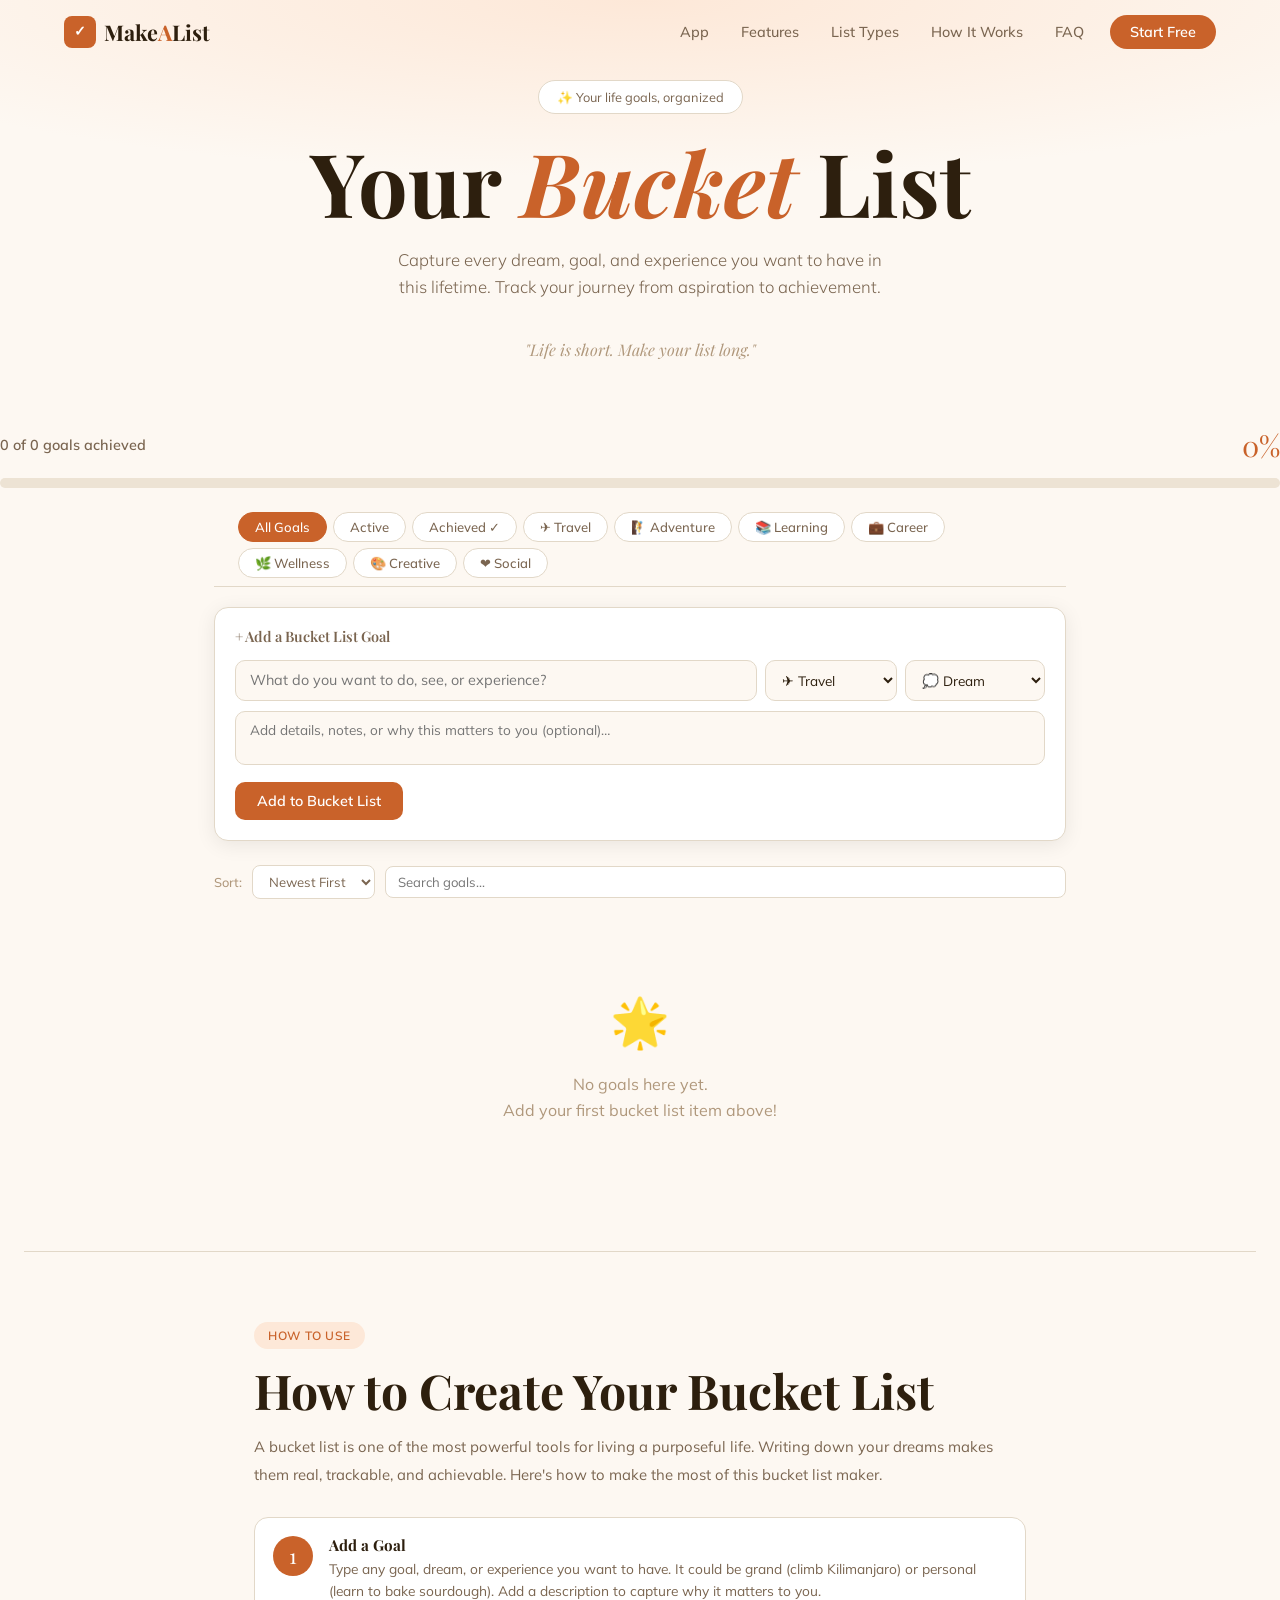
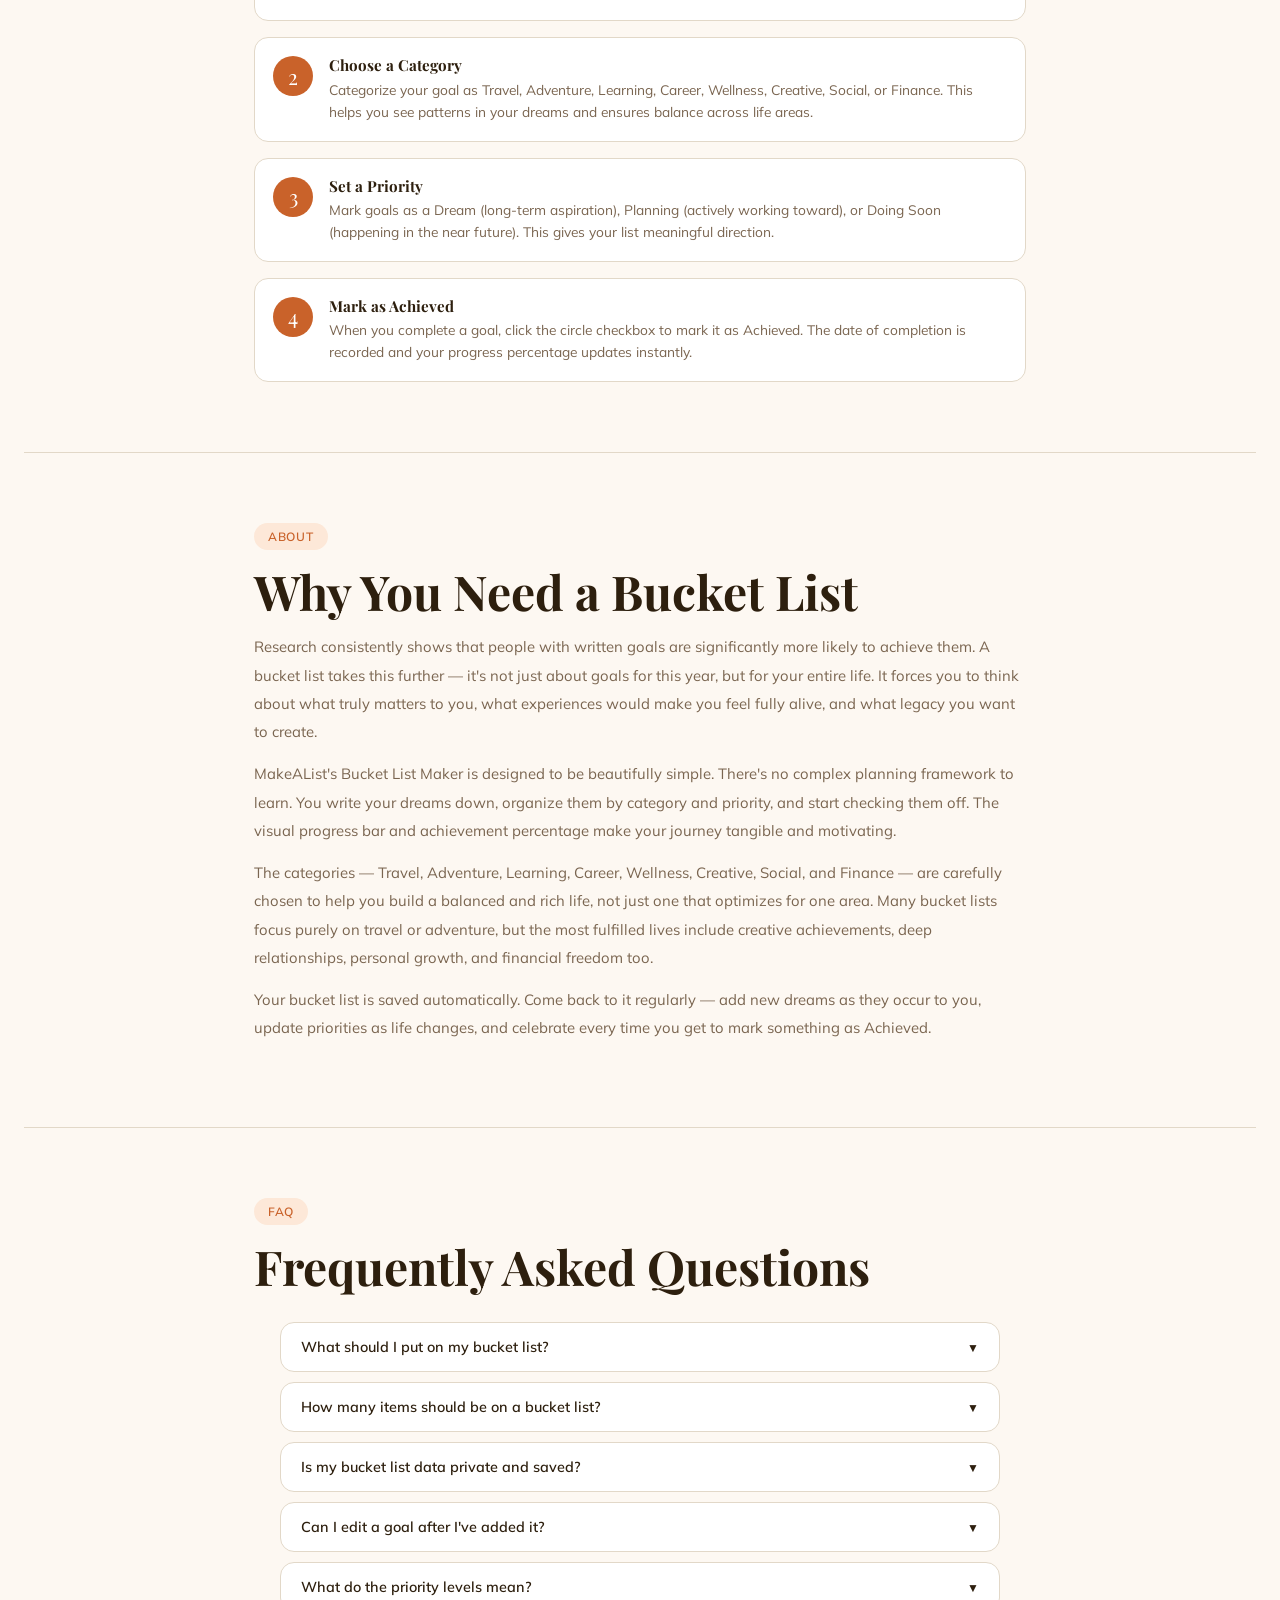
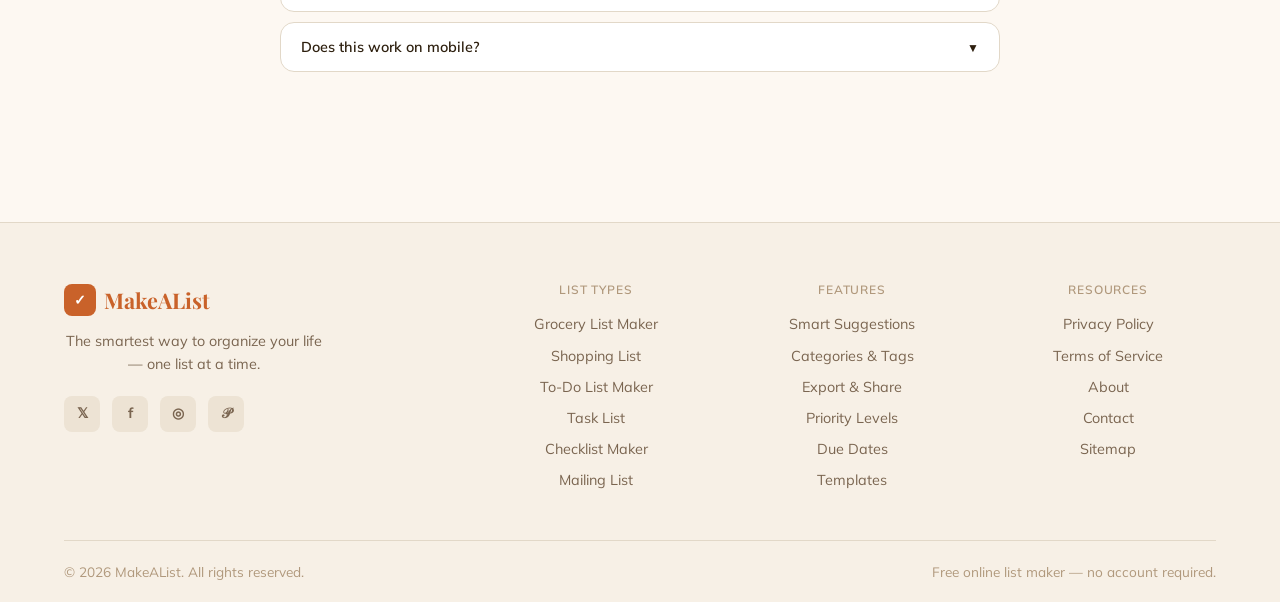
==== commit bdb45fce: "Update bucketlist.html" ====
--- a/bucketlist.html
+++ b/bucketlist.html
@@ -65,13 +65,6 @@
 a{color:inherit;text-decoration:none}
 ul{list-style:none}
 
-/* NAV */
-nav{position:sticky;top:0;z-index:100;background:rgba(253,248,242,.92);backdrop-filter:blur(16px);border-bottom:1px solid var(--border);padding:0 24px;height:62px;display:flex;align-items:center;justify-content:space-between}
-.nav-brand{display:flex;align-items:center;gap:10px;font-family:var(--font-display);font-size:1.35rem;color:var(--accent)}
-.nav-brand-icon{width:34px;height:34px;background:var(--accent);border-radius:50%;display:grid;place-items:center;color:#fff;font-size:1rem}
-.nav-back{font-size:.82rem;color:var(--text2);padding:6px 14px;border-radius:99px;border:1px solid var(--border);transition:.2s;cursor:pointer}
-.nav-back:hover{color:var(--accent);border-color:var(--accent)}
-
 /* HERO */
 .hero{padding:80px 24px 60px;text-align:center;background:radial-gradient(ellipse 100% 60% at 50% 0%,var(--accent-pale),transparent 70%);position:relative;overflow:hidden}
 .hero-eyebrow{display:inline-flex;align-items:center;gap:8px;padding:6px 18px;border-radius:99px;border:1px solid var(--border);background:var(--surface);font-size:.8rem;color:var(--text2);margin-bottom:22px}
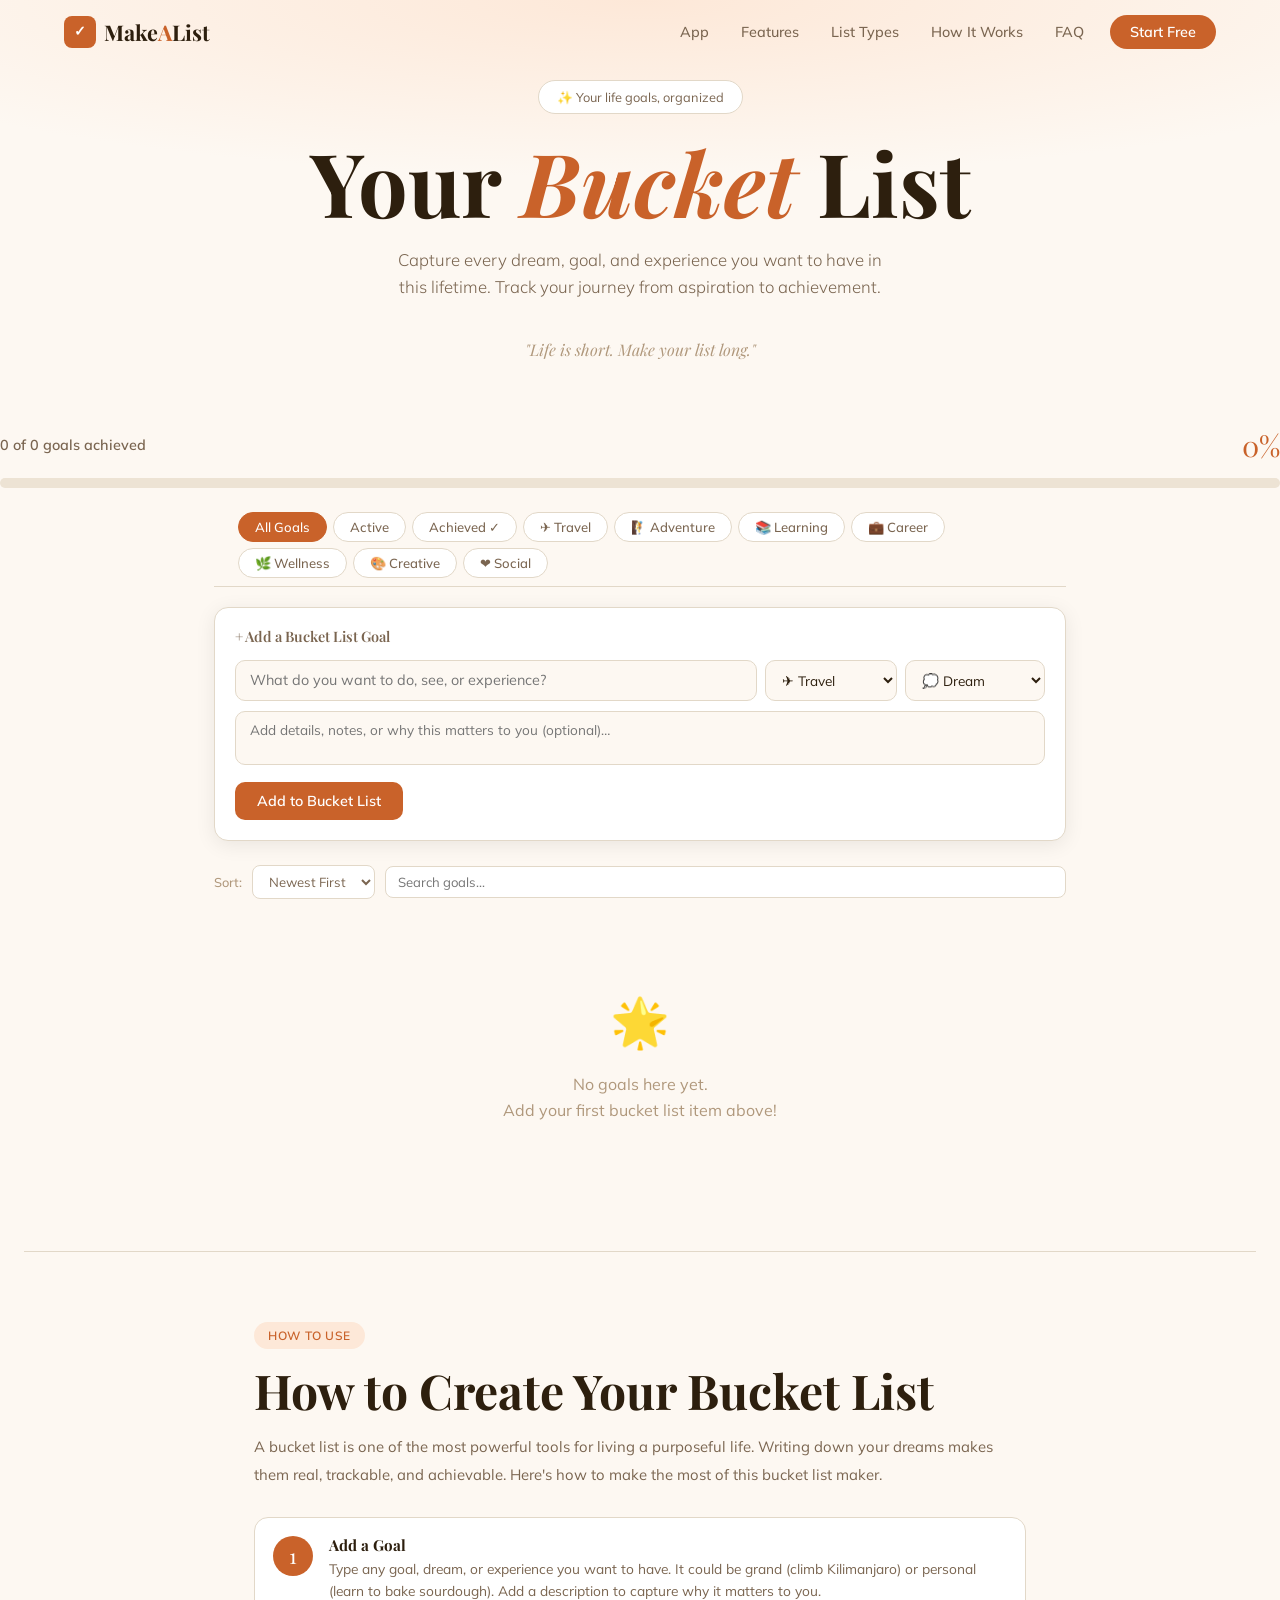
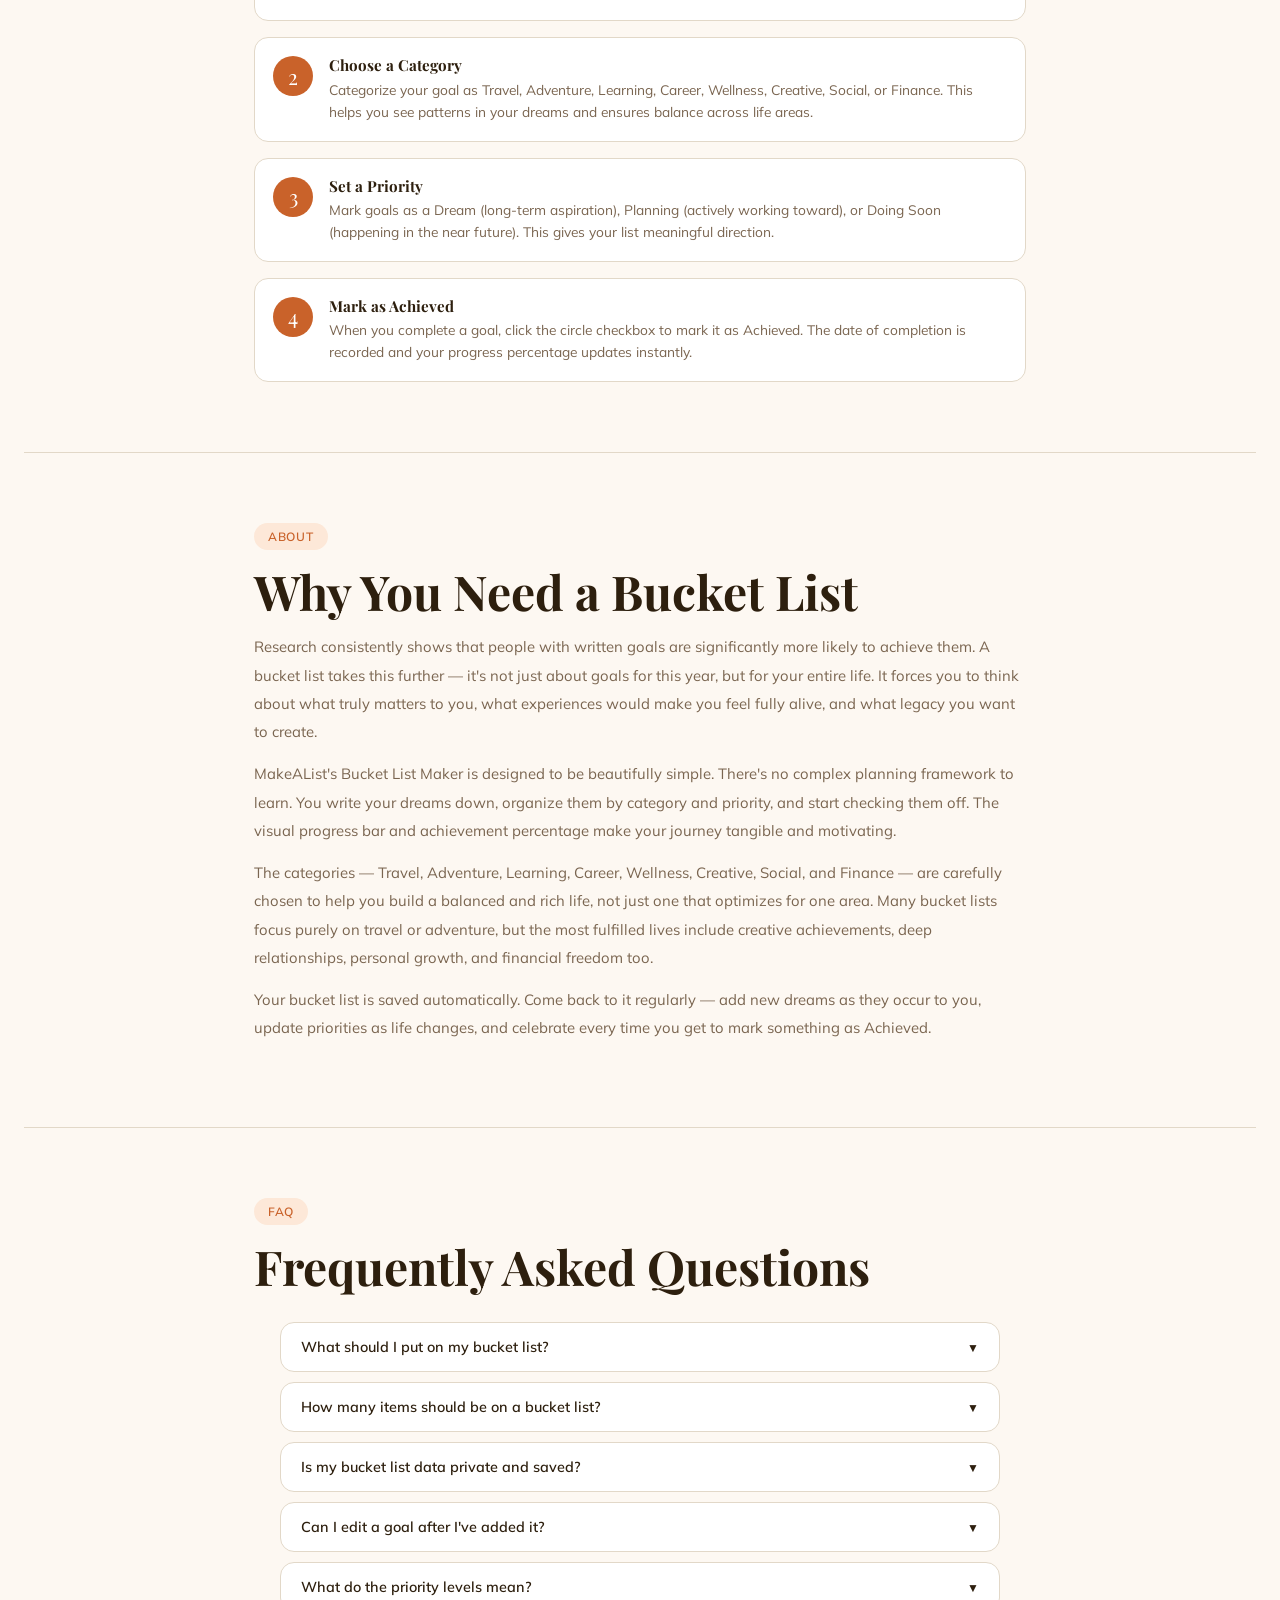
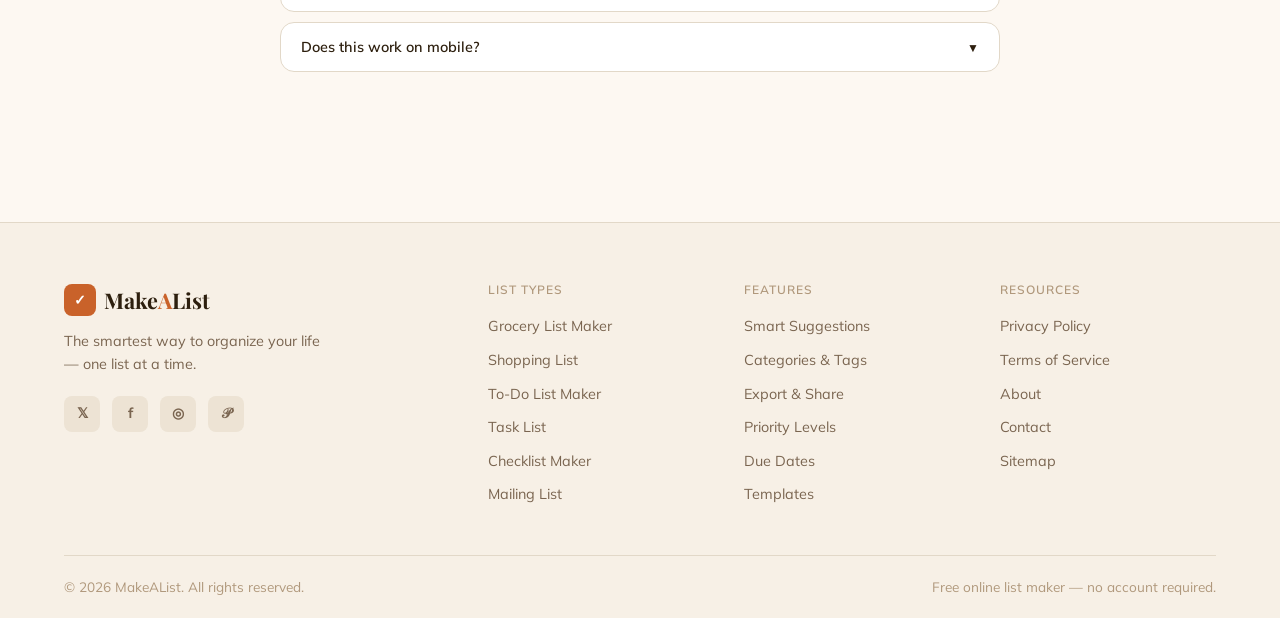
==== commit 12b1550f: "Update bucketlist.html" ====
--- a/bucketlist.html
+++ b/bucketlist.html
@@ -163,8 +163,6 @@
 .faq-a{padding:0 20px;max-height:0;overflow:hidden;transition:max-height .35s ease,padding .3s;font-size:.87rem;color:var(--text2);line-height:1.8}
 .faq-item.open .faq-a{max-height:300px;padding:0 20px 16px}
 .divider{height:1px;background:var(--border);margin:0 24px}
-footer{text-align:center;padding:32px 24px;color:var(--text3);font-size:.82rem;border-top:1px solid var(--border);margin-top:40px}
-footer a{color:var(--accent)}
 @media(max-width:600px){
   .add-row{flex-direction:column}
   .cat-select,.pri-select{width:100%}
